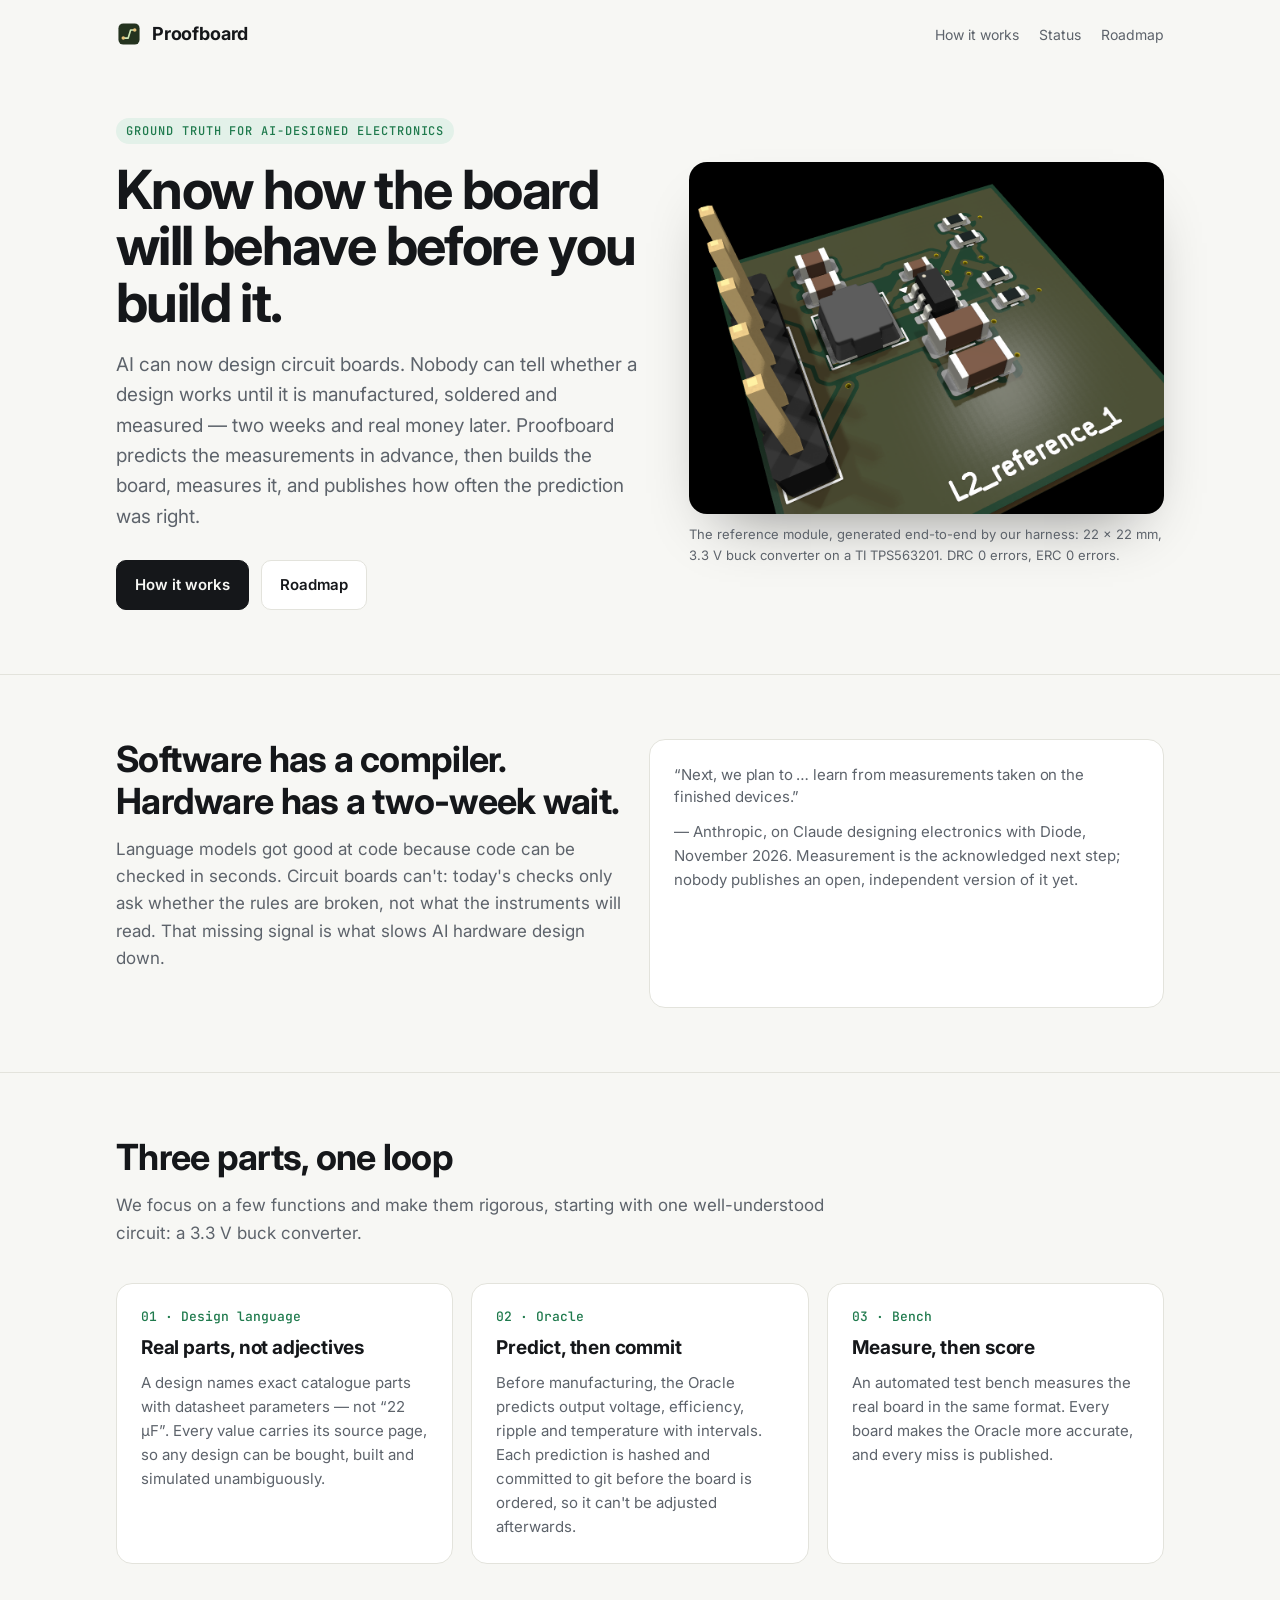
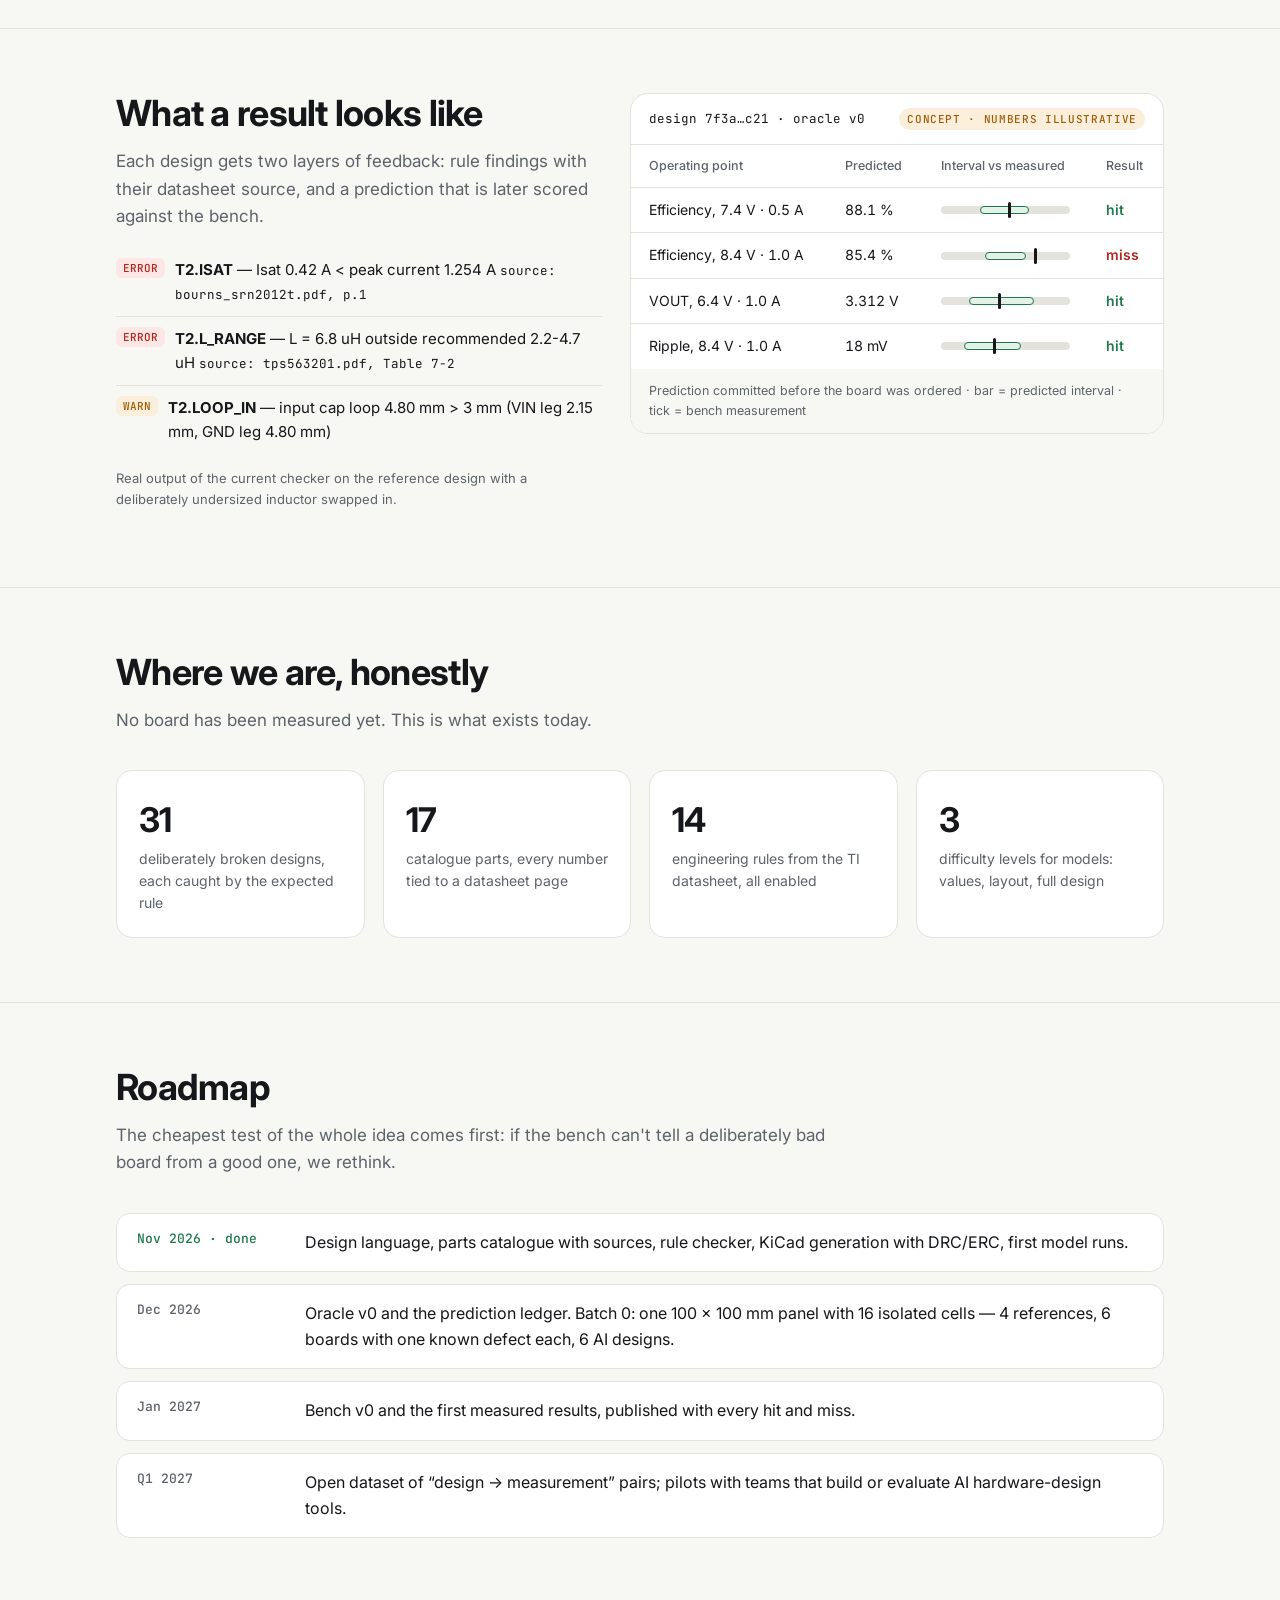
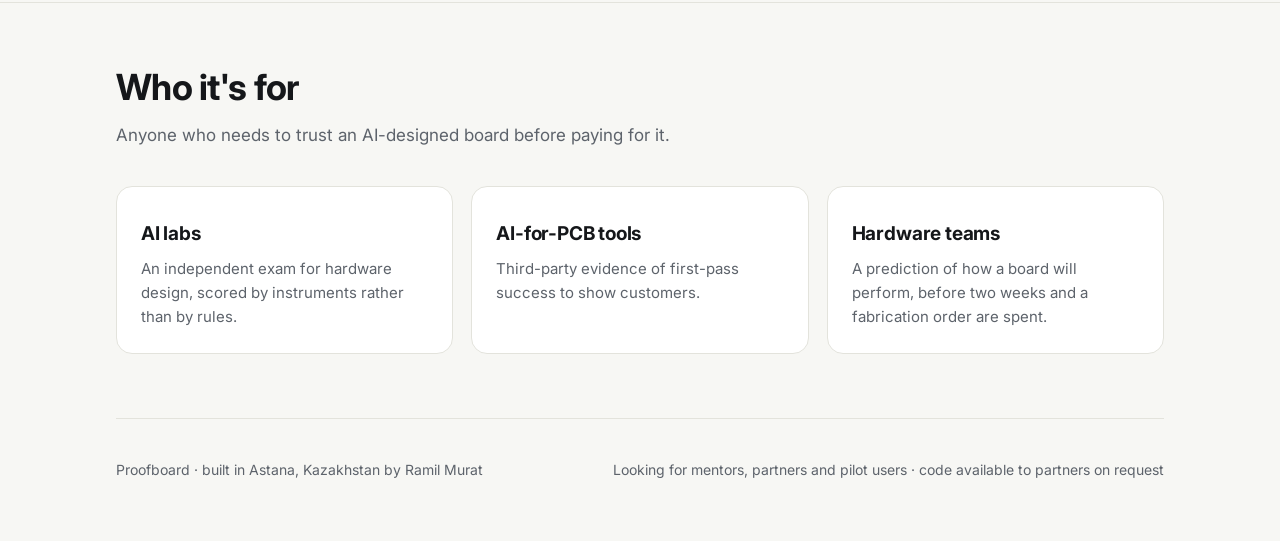
==== index.html @ 05dae570 "Proofboard project page" ====
<!doctype html>
<html lang="en">
<head>
<meta charset="utf-8">
<meta name="viewport" content="width=device-width, initial-scale=1">
<title>Proofboard</title>
<meta name="description" content="Proofboard predicts how an AI-designed circuit board will behave before it is built, then measures the real board and publishes how often the prediction was right.">
<meta property="og:title" content="Proofboard — ground truth for AI-designed electronics">
<meta property="og:description" content="Predict before you build. Measure after. Publish the score.">
<meta property="og:image" content="assets/board_3d.png">
<link rel="preconnect" href="https://fonts.googleapis.com">
<link rel="preconnect" href="https://fonts.gstatic.com" crossorigin>
<link href="https://fonts.googleapis.com/css2?family=Inter:wght@400;500;600;700&family=JetBrains+Mono:wght@400;500&display=swap" rel="stylesheet">
<style>
:root{
  --bg:#f7f7f4; --surface:#ffffff; --ink:#15171a; --muted:#5d636b; --line:#e3e3dc;
  --accent:#1f7a4d; --accent-soft:#e3f1e9; --warn:#a15c07; --warn-soft:#fbefdc; --bad:#b3261e;
  --pcb:#24331f;
}
@media (prefers-color-scheme: dark){ :root:not([data-theme="light"]){
  --bg:#0f1112; --surface:#171a1c; --ink:#eceeef; --muted:#9aa1a8; --line:#2a2f33;
  --accent:#4cc38a; --accent-soft:#16301f; --warn:#e3a04a; --warn-soft:#33240f; --bad:#f07a72;
}}
:root[data-theme="dark"]{
  --bg:#0f1112; --surface:#171a1c; --ink:#eceeef; --muted:#9aa1a8; --line:#2a2f33;
  --accent:#4cc38a; --accent-soft:#16301f; --warn:#e3a04a; --warn-soft:#33240f; --bad:#f07a72;
}
*{box-sizing:border-box}
html,body{margin:0}
body{background:var(--bg);color:var(--ink);font:16px/1.6 Inter,system-ui,-apple-system,Segoe UI,sans-serif;-webkit-font-smoothing:antialiased}
a{color:var(--accent)}
.wrap{max-width:1080px;margin:0 auto;padding:0 16px}
header.top{display:flex;align-items:center;justify-content:space-between;padding:20px 0}
.logo{display:flex;align-items:center;gap:10px;font-weight:700;letter-spacing:-.01em;font-size:18px}
.logo svg{width:26px;height:26px}
.top nav a{color:var(--muted);text-decoration:none;margin-left:20px;font-size:14px}
.top nav a:hover{color:var(--ink)}
.hero{display:grid;grid-template-columns:1.05fr .95fr;gap:48px;align-items:center;padding:48px 0 64px}
.eyebrow{display:inline-block;font:500 12px/1 "JetBrains Mono",monospace;letter-spacing:.08em;text-transform:uppercase;color:var(--accent);background:var(--accent-soft);padding:7px 10px;border-radius:999px}
h1{font-size:clamp(34px,5vw,54px);line-height:1.05;letter-spacing:-.03em;margin:18px 0 18px}
.lede{font-size:19px;color:var(--muted);max-width:34em;margin:0 0 28px}
.cta{display:flex;gap:12px;flex-wrap:wrap}
.btn{display:inline-flex;align-items:center;gap:8px;padding:12px 18px;border-radius:10px;font-weight:600;font-size:15px;text-decoration:none;border:1px solid var(--line);color:var(--ink);background:var(--surface)}
.btn.primary{background:var(--ink);color:var(--bg);border-color:var(--ink)}
.hero img{width:100%;border-radius:18px;display:block;box-shadow:0 30px 60px -30px rgba(0,0,0,.45);background:#000}
.caption{font-size:13px;color:var(--muted);margin-top:10px}
section{padding:64px 0;border-top:1px solid var(--line)}
h2{font-size:clamp(26px,3.4vw,36px);letter-spacing:-.02em;line-height:1.15;margin:0 0 14px}
.sub{color:var(--muted);max-width:44em;margin:0 0 36px;font-size:17px}
.grid3{display:grid;grid-template-columns:repeat(3,1fr);gap:18px}
.card{background:var(--surface);border:1px solid var(--line);border-radius:16px;padding:24px}
.card .n{font:500 13px "JetBrains Mono",monospace;color:var(--accent)}
.card h3{margin:8px 0 8px;font-size:19px;letter-spacing:-.01em}
.card p{margin:0;color:var(--muted);font-size:15px}
.problem{display:grid;grid-template-columns:1fr 1fr;gap:18px}
.quote{font-size:21px;line-height:1.45;letter-spacing:-.01em}
.oracle{display:grid;grid-template-columns:1fr 1.1fr;gap:28px;align-items:start}
.ui{background:var(--surface);border:1px solid var(--line);border-radius:18px;overflow:hidden;font-size:14px}
.ui-head{display:flex;justify-content:space-between;align-items:center;padding:14px 18px;border-bottom:1px solid var(--line)}
.mono{font-family:"JetBrains Mono",monospace;font-size:12.5px}
.pill{font:500 11px "JetBrains Mono",monospace;padding:4px 8px;border-radius:999px;background:var(--warn-soft);color:var(--warn);text-transform:uppercase;letter-spacing:.06em}
.ui table{width:100%;border-collapse:collapse}
.ui th,.ui td{text-align:left;padding:11px 18px;border-bottom:1px solid var(--line);font-variant-numeric:tabular-nums}
.ui th{font-weight:500;color:var(--muted);font-size:12.5px}
.ui tr:last-child td{border-bottom:0}
.band{position:relative;height:8px;background:var(--line);border-radius:4px;min-width:120px}
.band i{position:absolute;top:0;bottom:0;background:var(--accent-soft);border:1px solid var(--accent);border-radius:4px}
.band b{position:absolute;top:-4px;width:3px;height:16px;background:var(--ink);border-radius:2px}
.hit{color:var(--accent);font-weight:600}.miss{color:var(--bad);font-weight:600}
.ui-foot{padding:12px 18px;color:var(--muted);font-size:12.5px;background:var(--bg)}
.flags{list-style:none;padding:0;margin:14px 0 0}
.flags li{padding:10px 0;border-top:1px solid var(--line);display:flex;gap:10px;font-size:15px}
.flags li:first-child{border-top:0}
.sev{font:500 11px "JetBrains Mono",monospace;padding:3px 7px;border-radius:6px;height:fit-content;white-space:nowrap}
.sev.e{background:#fde7e5;color:var(--bad)}.sev.w{background:var(--warn-soft);color:var(--warn)}
@media (prefers-color-scheme: dark){:root:not([data-theme="light"]) .sev.e{background:#3a1715}}
.stats{display:grid;grid-template-columns:repeat(4,1fr);gap:18px}
.stat{background:var(--surface);border:1px solid var(--line);border-radius:16px;padding:22px}
.stat .v{font-size:34px;font-weight:700;letter-spacing:-.02em}
.stat .l{color:var(--muted);font-size:14px}
.timeline{list-style:none;margin:0;padding:0;display:grid;gap:12px}
.timeline li{display:grid;grid-template-columns:150px 1fr;gap:18px;background:var(--surface);border:1px solid var(--line);border-radius:14px;padding:16px 20px}
.timeline .when{font:500 13px "JetBrains Mono",monospace;color:var(--muted)}
.timeline .done{color:var(--accent)}
.who{display:grid;grid-template-columns:repeat(3,1fr);gap:18px}
footer{padding:40px 0 60px;border-top:1px solid var(--line);color:var(--muted);font-size:14px;display:flex;justify-content:space-between;flex-wrap:wrap;gap:12px}
@media (max-width:860px){
  .hero,.oracle,.problem{grid-template-columns:1fr}
  .grid3,.who{grid-template-columns:1fr}
  .stats{grid-template-columns:1fr 1fr}
  .timeline li{grid-template-columns:1fr;gap:4px}
  .top nav{display:none}
  .ui th:nth-child(3),.ui td:nth-child(3){display:none}
}
</style>
</head>
<body>
<div class="wrap">
  <header class="top">
    <div class="logo">
      <svg viewBox="0 0 32 32" aria-hidden="true"><rect x="3" y="3" width="26" height="26" rx="6" fill="var(--pcb)"/><path d="M9 21h6l3-10h5" stroke="#cfe8b7" stroke-width="2" fill="none" stroke-linecap="round" stroke-linejoin="round"/><circle cx="9" cy="21" r="2.2" fill="#e6c27a"/><circle cx="23" cy="11" r="2.2" fill="#e6c27a"/></svg>
      Proofboard
    </div>
    <nav><a href="#how">How it works</a><a href="#status">Status</a><a href="#roadmap">Roadmap</a></nav>
  </header>

  <div class="hero">
    <div>
      <span class="eyebrow">Ground truth for AI-designed electronics</span>
      <h1>Know how the board will behave before you build it.</h1>
      <p class="lede">AI can now design circuit boards. Nobody can tell whether a design works until it is manufactured, soldered and measured — two weeks and real money later. Proofboard predicts the measurements in advance, then builds the board, measures it, and publishes how often the prediction was right.</p>
      <div class="cta">
        <a class="btn primary" href="#how">How it works</a>
        <a class="btn" href="#roadmap">Roadmap</a>
      </div>
    </div>
    <div>
      <img src="assets/board_3d.png" alt="3D render of the 22 by 22 millimetre reference buck-converter module generated by the Proofboard harness">
      <div class="caption">The reference module, generated end-to-end by our harness: 22 × 22 mm, 3.3 V buck converter on a TI TPS563201. DRC 0 errors, ERC 0 errors.</div>
    </div>
  </div>
</div>

<section>
  <div class="wrap problem">
    <div>
      <h2>Software has a compiler. Hardware has a two-week wait.</h2>
      <p class="sub">Language models got good at code because code can be checked in seconds. Circuit boards can't: today's checks only ask whether the rules are broken, not what the instruments will read. That missing signal is what slows AI hardware design down.</p>
    </div>
    <div class="card">
      <p class="quote">“Next, we plan to … learn from measurements taken on the finished devices.”</p>
      <p style="margin-top:12px">— Anthropic, on Claude designing electronics with Diode, November 2026. Measurement is the acknowledged next step; nobody publishes an open, independent version of it yet.</p>
    </div>
  </div>
</section>

<section id="how">
  <div class="wrap">
    <h2>Three parts, one loop</h2>
    <p class="sub">We focus on a few functions and make them rigorous, starting with one well-understood circuit: a 3.3 V buck converter.</p>
    <div class="grid3">
      <div class="card"><div class="n">01 · Design language</div><h3>Real parts, not adjectives</h3><p>A design names exact catalogue parts with datasheet parameters — not “22 µF”. Every value carries its source page, so any design can be bought, built and simulated unambiguously.</p></div>
      <div class="card"><div class="n">02 · Oracle</div><h3>Predict, then commit</h3><p>Before manufacturing, the Oracle predicts output voltage, efficiency, ripple and temperature with intervals. Each prediction is hashed and committed to git before the board is ordered, so it can't be adjusted afterwards.</p></div>
      <div class="card"><div class="n">03 · Bench</div><h3>Measure, then score</h3><p>An automated test bench measures the real board in the same format. Every board makes the Oracle more accurate, and every miss is published.</p></div>
    </div>
  </div>
</section>

<section>
  <div class="wrap oracle">
    <div>
      <h2>What a result looks like</h2>
      <p class="sub" style="margin-bottom:18px">Each design gets two layers of feedback: rule findings with their datasheet source, and a prediction that is later scored against the bench.</p>
      <ul class="flags">
        <li><span class="sev e">ERROR</span><span><b>T2.ISAT</b> — Isat 0.42 A &lt; peak current 1.254 A <span class="mono">source: bourns_srn2012t.pdf, p.1</span></span></li>
        <li><span class="sev e">ERROR</span><span><b>T2.L_RANGE</b> — L = 6.8 uH outside recommended 2.2-4.7 uH <span class="mono">source: tps563201.pdf, Table 7-2</span></span></li>
        <li><span class="sev w">WARN</span><span><b>T2.LOOP_IN</b> — input cap loop 4.80 mm &gt; 3 mm (VIN leg 2.15 mm, GND leg 4.80 mm)</span></li>
      </ul>
      <p class="caption" style="margin-top:14px">Real output of the current checker on the reference design with a deliberately undersized inductor swapped in.</p>
    </div>
    <div class="ui" role="figure" aria-label="Illustrative Oracle report">
      <div class="ui-head"><span class="mono">design 7f3a…c21 · oracle v0</span><span class="pill">concept · numbers illustrative</span></div>
      <table>
        <thead><tr><th>Operating point</th><th>Predicted</th><th>Interval vs measured</th><th>Result</th></tr></thead>
        <tbody>
          <tr><td>Efficiency, 7.4 V · 0.5 A</td><td>88.1 %</td><td><div class="band"><i style="left:30%;width:38%"></i><b style="left:52%"></b></div></td><td class="hit">hit</td></tr>
          <tr><td>Efficiency, 8.4 V · 1.0 A</td><td>85.4 %</td><td><div class="band"><i style="left:34%;width:32%"></i><b style="left:72%"></b></div></td><td class="miss">miss</td></tr>
          <tr><td>VOUT, 6.4 V · 1.0 A</td><td>3.312 V</td><td><div class="band"><i style="left:22%;width:50%"></i><b style="left:44%"></b></div></td><td class="hit">hit</td></tr>
          <tr><td>Ripple, 8.4 V · 1.0 A</td><td>18 mV</td><td><div class="band"><i style="left:18%;width:44%"></i><b style="left:40%"></b></div></td><td class="hit">hit</td></tr>
        </tbody>
      </table>
      <div class="ui-foot">Prediction committed before the board was ordered · bar = predicted interval · tick = bench measurement</div>
    </div>
  </div>
</section>

<section id="status">
  <div class="wrap">
    <h2>Where we are, honestly</h2>
    <p class="sub">No board has been measured yet. This is what exists today.</p>
    <div class="stats">
      <div class="stat"><div class="v">31</div><div class="l">deliberately broken designs, each caught by the expected rule</div></div>
      <div class="stat"><div class="v">17</div><div class="l">catalogue parts, every number tied to a datasheet page</div></div>
      <div class="stat"><div class="v">14</div><div class="l">engineering rules from the TI datasheet, all enabled</div></div>
      <div class="stat"><div class="v">3</div><div class="l">difficulty levels for models: values, layout, full design</div></div>
    </div>
  </div>
</section>

<section id="roadmap">
  <div class="wrap">
    <h2>Roadmap</h2>
    <p class="sub">The cheapest test of the whole idea comes first: if the bench can't tell a deliberately bad board from a good one, we rethink.</p>
    <ol class="timeline">
      <li><span class="when done">Nov 2026 · done</span><span>Design language, parts catalogue with sources, rule checker, KiCad generation with DRC/ERC, first model runs.</span></li>
      <li><span class="when">Dec 2026</span><span>Oracle v0 and the prediction ledger. Batch 0: one 100 × 100 mm panel with 16 isolated cells — 4 references, 6 boards with one known defect each, 6 AI designs.</span></li>
      <li><span class="when">Jan 2027</span><span>Bench v0 and the first measured results, published with every hit and miss.</span></li>
      <li><span class="when">Q1 2027</span><span>Open dataset of “design → measurement” pairs; pilots with teams that build or evaluate AI hardware-design tools.</span></li>
    </ol>
  </div>
</section>

<section>
  <div class="wrap">
    <h2>Who it's for</h2>
    <p class="sub">Anyone who needs to trust an AI-designed board before paying for it.</p>
    <div class="who">
      <div class="card"><h3>AI labs</h3><p>An independent exam for hardware design, scored by instruments rather than by rules.</p></div>
      <div class="card"><h3>AI-for-PCB tools</h3><p>Third-party evidence of first-pass success to show customers.</p></div>
      <div class="card"><h3>Hardware teams</h3><p>A prediction of how a board will perform, before two weeks and a fabrication order are spent.</p></div>
    </div>
  </div>
</section>

<div class="wrap">
  <footer>
    <span>Proofboard · built in Astana, Kazakhstan by Ramil Murat</span>
    <span>Looking for mentors, partners and pilot users · code available to partners on request</span>
  </footer>
</div>
</body>
</html>
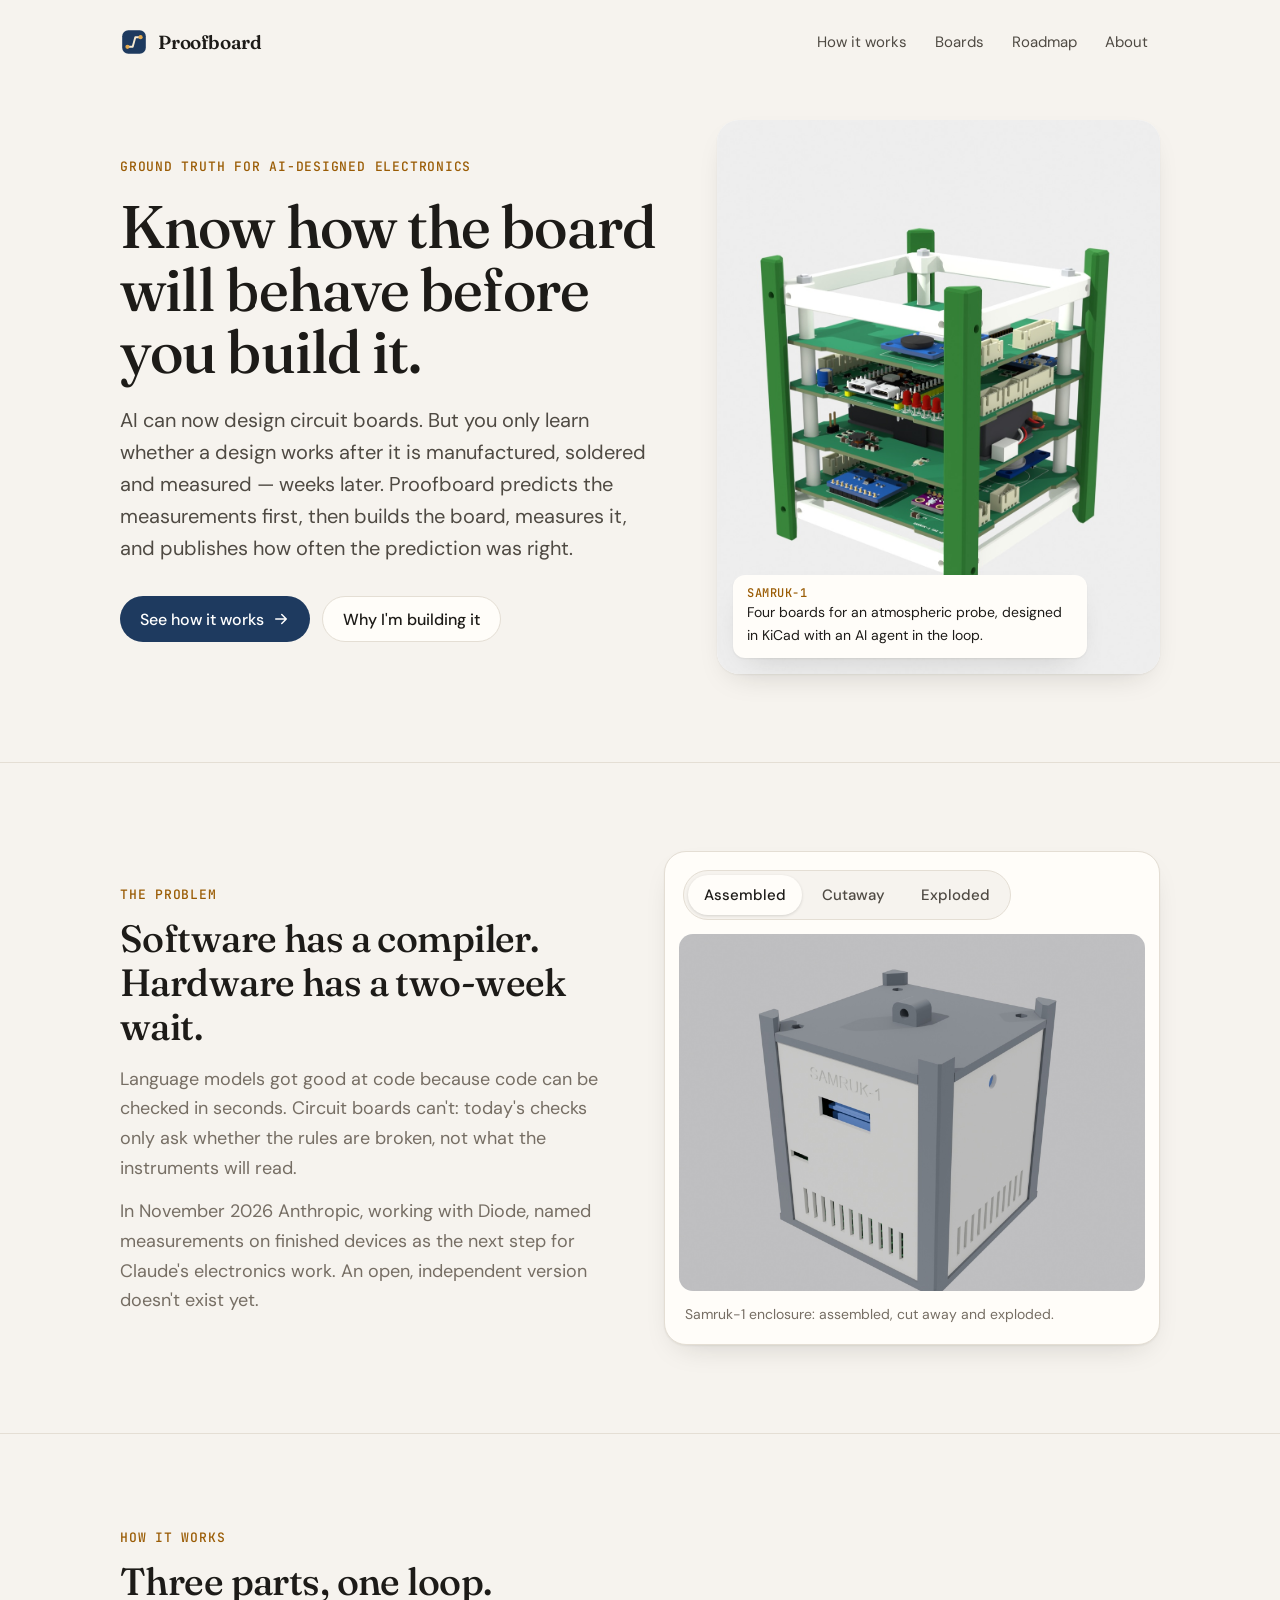
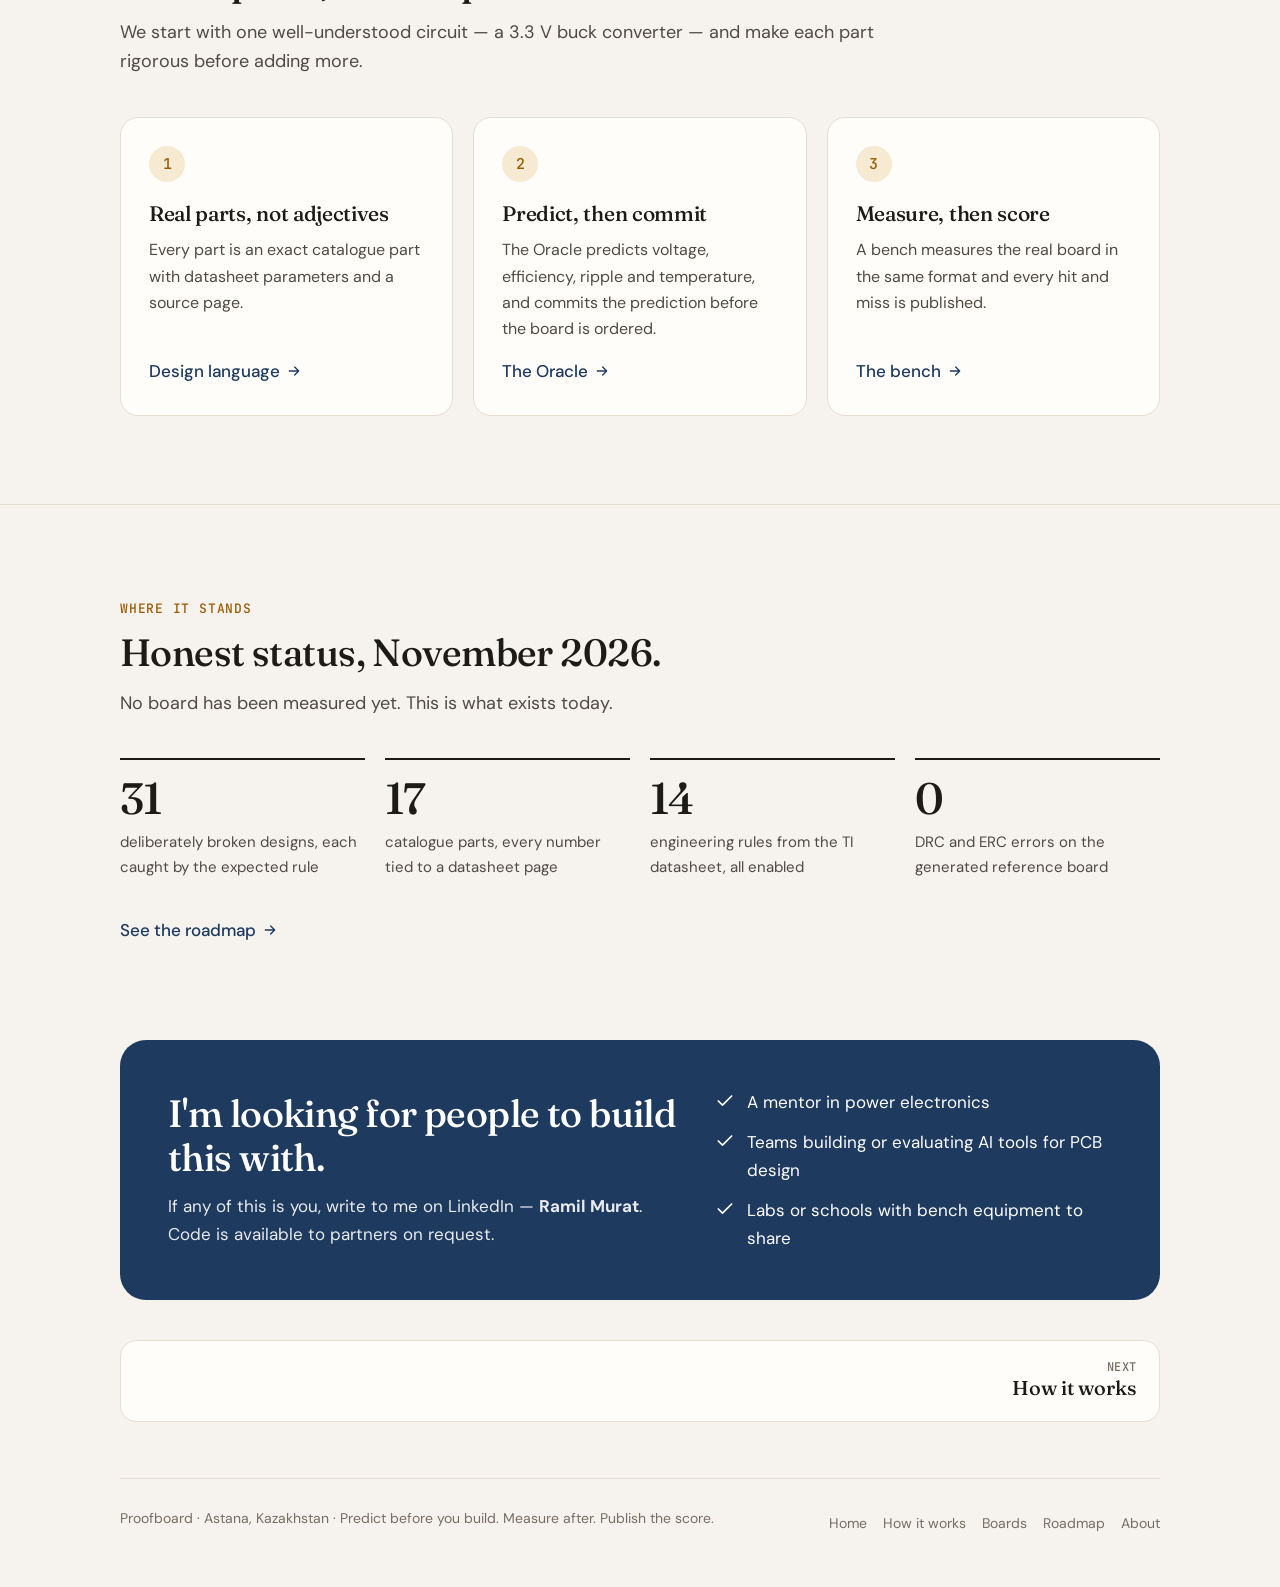
==== commit 8e10ce89: "Multi-page site: how it works, boards, roadmap, about; Samruk-1 renders" ====
--- a/index.html
+++ b/index.html
@@ -4,219 +4,106 @@
 <meta charset="utf-8">
 <meta name="viewport" content="width=device-width, initial-scale=1">
 <title>Proofboard</title>
-<meta name="description" content="Proofboard predicts how an AI-designed circuit board will behave before it is built, then measures the real board and publishes how often the prediction was right.">
-<meta property="og:title" content="Proofboard — ground truth for AI-designed electronics">
-<meta property="og:description" content="Predict before you build. Measure after. Publish the score.">
-<meta property="og:image" content="assets/board_3d.png">
+<meta name="description" content="Know how an AI-designed circuit board will behave before you build it.">
+<meta property="og:title" content="Proofboard">
+<meta property="og:description" content="Know how an AI-designed circuit board will behave before you build it.">
+<meta property="og:image" content="assets/img/enc_exploded.jpg">
+<link rel="icon" href="data:image/svg+xml,%3Csvg viewBox='0 0 32 32' aria-hidden='true'%3E%3Crect x='2.5' y='2.5' width='27' height='27' rx='7' fill='%231e3a5f'/%3E%3Cpath d='M8.5 21.5h6l3-11h6' stroke='%23f6ead2' stroke-width='2.2' fill='none' stroke-linecap='round' stroke-linejoin='round'/%3E%3Ccircle cx='8.5' cy='21.5' r='2.4' fill='%23e3a94e'/%3E%3Ccircle cx='23.5' cy='10.5' r='2.4' fill='%23e3a94e'/%3E%3C/svg%3E">
 <link rel="preconnect" href="https://fonts.googleapis.com">
 <link rel="preconnect" href="https://fonts.gstatic.com" crossorigin>
-<link href="https://fonts.googleapis.com/css2?family=Inter:wght@400;500;600;700&family=JetBrains+Mono:wght@400;500&display=swap" rel="stylesheet">
-<style>
-:root{
-  --bg:#f7f7f4; --surface:#ffffff; --ink:#15171a; --muted:#5d636b; --line:#e3e3dc;
-  --accent:#1f7a4d; --accent-soft:#e3f1e9; --warn:#a15c07; --warn-soft:#fbefdc; --bad:#b3261e;
-  --pcb:#24331f;
-}
-@media (prefers-color-scheme: dark){ :root:not([data-theme="light"]){
-  --bg:#0f1112; --surface:#171a1c; --ink:#eceeef; --muted:#9aa1a8; --line:#2a2f33;
-  --accent:#4cc38a; --accent-soft:#16301f; --warn:#e3a04a; --warn-soft:#33240f; --bad:#f07a72;
-}}
-:root[data-theme="dark"]{
-  --bg:#0f1112; --surface:#171a1c; --ink:#eceeef; --muted:#9aa1a8; --line:#2a2f33;
-  --accent:#4cc38a; --accent-soft:#16301f; --warn:#e3a04a; --warn-soft:#33240f; --bad:#f07a72;
-}
-*{box-sizing:border-box}
-html,body{margin:0}
-body{background:var(--bg);color:var(--ink);font:16px/1.6 Inter,system-ui,-apple-system,Segoe UI,sans-serif;-webkit-font-smoothing:antialiased}
-a{color:var(--accent)}
-.wrap{max-width:1080px;margin:0 auto;padding:0 16px}
-header.top{display:flex;align-items:center;justify-content:space-between;padding:20px 0}
-.logo{display:flex;align-items:center;gap:10px;font-weight:700;letter-spacing:-.01em;font-size:18px}
-.logo svg{width:26px;height:26px}
-.top nav a{color:var(--muted);text-decoration:none;margin-left:20px;font-size:14px}
-.top nav a:hover{color:var(--ink)}
-.hero{display:grid;grid-template-columns:1.05fr .95fr;gap:48px;align-items:center;padding:48px 0 64px}
-.eyebrow{display:inline-block;font:500 12px/1 "JetBrains Mono",monospace;letter-spacing:.08em;text-transform:uppercase;color:var(--accent);background:var(--accent-soft);padding:7px 10px;border-radius:999px}
-h1{font-size:clamp(34px,5vw,54px);line-height:1.05;letter-spacing:-.03em;margin:18px 0 18px}
-.lede{font-size:19px;color:var(--muted);max-width:34em;margin:0 0 28px}
-.cta{display:flex;gap:12px;flex-wrap:wrap}
-.btn{display:inline-flex;align-items:center;gap:8px;padding:12px 18px;border-radius:10px;font-weight:600;font-size:15px;text-decoration:none;border:1px solid var(--line);color:var(--ink);background:var(--surface)}
-.btn.primary{background:var(--ink);color:var(--bg);border-color:var(--ink)}
-.hero img{width:100%;border-radius:18px;display:block;box-shadow:0 30px 60px -30px rgba(0,0,0,.45);background:#000}
-.caption{font-size:13px;color:var(--muted);margin-top:10px}
-section{padding:64px 0;border-top:1px solid var(--line)}
-h2{font-size:clamp(26px,3.4vw,36px);letter-spacing:-.02em;line-height:1.15;margin:0 0 14px}
-.sub{color:var(--muted);max-width:44em;margin:0 0 36px;font-size:17px}
-.grid3{display:grid;grid-template-columns:repeat(3,1fr);gap:18px}
-.card{background:var(--surface);border:1px solid var(--line);border-radius:16px;padding:24px}
-.card .n{font:500 13px "JetBrains Mono",monospace;color:var(--accent)}
-.card h3{margin:8px 0 8px;font-size:19px;letter-spacing:-.01em}
-.card p{margin:0;color:var(--muted);font-size:15px}
-.problem{display:grid;grid-template-columns:1fr 1fr;gap:18px}
-.quote{font-size:21px;line-height:1.45;letter-spacing:-.01em}
-.oracle{display:grid;grid-template-columns:1fr 1.1fr;gap:28px;align-items:start}
-.ui{background:var(--surface);border:1px solid var(--line);border-radius:18px;overflow:hidden;font-size:14px}
-.ui-head{display:flex;justify-content:space-between;align-items:center;padding:14px 18px;border-bottom:1px solid var(--line)}
-.mono{font-family:"JetBrains Mono",monospace;font-size:12.5px}
-.pill{font:500 11px "JetBrains Mono",monospace;padding:4px 8px;border-radius:999px;background:var(--warn-soft);color:var(--warn);text-transform:uppercase;letter-spacing:.06em}
-.ui table{width:100%;border-collapse:collapse}
-.ui th,.ui td{text-align:left;padding:11px 18px;border-bottom:1px solid var(--line);font-variant-numeric:tabular-nums}
-.ui th{font-weight:500;color:var(--muted);font-size:12.5px}
-.ui tr:last-child td{border-bottom:0}
-.band{position:relative;height:8px;background:var(--line);border-radius:4px;min-width:120px}
-.band i{position:absolute;top:0;bottom:0;background:var(--accent-soft);border:1px solid var(--accent);border-radius:4px}
-.band b{position:absolute;top:-4px;width:3px;height:16px;background:var(--ink);border-radius:2px}
-.hit{color:var(--accent);font-weight:600}.miss{color:var(--bad);font-weight:600}
-.ui-foot{padding:12px 18px;color:var(--muted);font-size:12.5px;background:var(--bg)}
-.flags{list-style:none;padding:0;margin:14px 0 0}
-.flags li{padding:10px 0;border-top:1px solid var(--line);display:flex;gap:10px;font-size:15px}
-.flags li:first-child{border-top:0}
-.sev{font:500 11px "JetBrains Mono",monospace;padding:3px 7px;border-radius:6px;height:fit-content;white-space:nowrap}
-.sev.e{background:#fde7e5;color:var(--bad)}.sev.w{background:var(--warn-soft);color:var(--warn)}
-@media (prefers-color-scheme: dark){:root:not([data-theme="light"]) .sev.e{background:#3a1715}}
-.stats{display:grid;grid-template-columns:repeat(4,1fr);gap:18px}
-.stat{background:var(--surface);border:1px solid var(--line);border-radius:16px;padding:22px}
-.stat .v{font-size:34px;font-weight:700;letter-spacing:-.02em}
-.stat .l{color:var(--muted);font-size:14px}
-.timeline{list-style:none;margin:0;padding:0;display:grid;gap:12px}
-.timeline li{display:grid;grid-template-columns:150px 1fr;gap:18px;background:var(--surface);border:1px solid var(--line);border-radius:14px;padding:16px 20px}
-.timeline .when{font:500 13px "JetBrains Mono",monospace;color:var(--muted)}
-.timeline .done{color:var(--accent)}
-.who{display:grid;grid-template-columns:repeat(3,1fr);gap:18px}
-footer{padding:40px 0 60px;border-top:1px solid var(--line);color:var(--muted);font-size:14px;display:flex;justify-content:space-between;flex-wrap:wrap;gap:12px}
-@media (max-width:860px){
-  .hero,.oracle,.problem{grid-template-columns:1fr}
-  .grid3,.who{grid-template-columns:1fr}
-  .stats{grid-template-columns:1fr 1fr}
-  .timeline li{grid-template-columns:1fr;gap:4px}
-  .top nav{display:none}
-  .ui th:nth-child(3),.ui td:nth-child(3){display:none}
-}
-</style>
+<link href="https://fonts.googleapis.com/css2?family=Fraunces:opsz,wght@9..144,400;9..144,500;9..144,600&family=DM+Sans:opsz,wght@9..40,400;9..40,500;9..40,700&family=JetBrains+Mono:wght@400;500&display=swap" rel="stylesheet">
+<link rel="stylesheet" href="assets/style.css">
 </head>
 <body>
+<a class="skip" href="#main">Skip to content</a>
 <div class="wrap">
-  <header class="top">
-    <div class="logo">
-      <svg viewBox="0 0 32 32" aria-hidden="true"><rect x="3" y="3" width="26" height="26" rx="6" fill="var(--pcb)"/><path d="M9 21h6l3-10h5" stroke="#cfe8b7" stroke-width="2" fill="none" stroke-linecap="round" stroke-linejoin="round"/><circle cx="9" cy="21" r="2.2" fill="#e6c27a"/><circle cx="23" cy="11" r="2.2" fill="#e6c27a"/></svg>
-      Proofboard
-    </div>
-    <nav><a href="#how">How it works</a><a href="#status">Status</a><a href="#roadmap">Roadmap</a></nav>
-  </header>
+  <nav class="nav" aria-label="Main">
+    <a class="brand" href="index.html" aria-label="Proofboard home"><svg viewBox="0 0 32 32" aria-hidden="true"><rect x="2.5" y="2.5" width="27" height="27" rx="7" fill="#1e3a5f"/><path d="M8.5 21.5h6l3-11h6" stroke="#f6ead2" stroke-width="2.2" fill="none" stroke-linecap="round" stroke-linejoin="round"/><circle cx="8.5" cy="21.5" r="2.4" fill="#e3a94e"/><circle cx="23.5" cy="10.5" r="2.4" fill="#e3a94e"/></svg>Proofboard</a>
+    <ul>
+      <li><a href="how.html">How it works</a></li>
+      <li><a href="boards.html">Boards</a></li>
+      <li><a href="roadmap.html">Roadmap</a></li>
+      <li><a href="about.html">About</a></li>
+    </ul>
+  </nav>
+</div>
+<main id="main">
 
-  <div class="hero">
+<div class="wrap">
+  <header class="hero">
     <div>
-      <span class="eyebrow">Ground truth for AI-designed electronics</span>
+      <span class="kicker">Ground truth for AI-designed electronics</span>
       <h1>Know how the board will behave before you build it.</h1>
-      <p class="lede">AI can now design circuit boards. Nobody can tell whether a design works until it is manufactured, soldered and measured — two weeks and real money later. Proofboard predicts the measurements in advance, then builds the board, measures it, and publishes how often the prediction was right.</p>
-      <div class="cta">
-        <a class="btn primary" href="#how">How it works</a>
-        <a class="btn" href="#roadmap">Roadmap</a>
+      <p class="lede">AI can now design circuit boards. But you only learn whether a design works after it is manufactured, soldered and measured — weeks later. Proofboard predicts the measurements first, then builds the board, measures it, and publishes how often the prediction was right.</p>
+      <div class="actions">
+        <a class="btn primary" href="how.html">See how it works <svg viewBox="0 0 24 24" fill="none" stroke="currentColor" stroke-width="2" stroke-linecap="round" stroke-linejoin="round" aria-hidden="true"><path d="M5 12h14M13 6l6 6-6 6"/></svg></a>
+        <a class="btn ghost" href="about.html">Why I'm building it</a>
       </div>
     </div>
-    <div>
-      <img src="assets/board_3d.png" alt="3D render of the 22 by 22 millimetre reference buck-converter module generated by the Proofboard harness">
-      <div class="caption">The reference module, generated end-to-end by our harness: 22 × 22 mm, 3.3 V buck converter on a TI TPS563201. DRC 0 errors, ERC 0 errors.</div>
-    </div>
-  </div>
+    <figure>
+      <div class="frame"><img src="assets/img/samruk_stack.jpg" alt="3D render of the Samruk-1 board stack inside its CubeSat frame" width="1089" height="1400" style="aspect-ratio:4/5;max-height:600px">
+        <div class="tag"><b>SAMRUK-1</b>Four boards for an atmospheric probe, designed in KiCad with an AI agent in the loop.</div></div>
+    </figure>
+  </header>
 </div>
 
 <section>
-  <div class="wrap problem">
-    <div>
-      <h2>Software has a compiler. Hardware has a two-week wait.</h2>
-      <p class="sub">Language models got good at code because code can be checked in seconds. Circuit boards can't: today's checks only ask whether the rules are broken, not what the instruments will read. That missing signal is what slows AI hardware design down.</p>
+  <div class="wrap split">
+    <div class="reveal">
+      <span class="kicker">The problem</span>
+      <h2 style="margin:10px 0 16px">Software has a compiler. Hardware has a two-week wait.</h2>
+      <p class="muted" style="font-size:18px">Language models got good at code because code can be checked in seconds. Circuit boards can't: today's checks only ask whether the rules are broken, not what the instruments will read.</p>
+      <p class="muted" style="font-size:18px;margin-top:14px">In November 2026 Anthropic, working with Diode, named measurements on finished devices as the next step for Claude's electronics work. An open, independent version doesn't exist yet.</p>
     </div>
-    <div class="card">
-      <p class="quote">“Next, we plan to … learn from measurements taken on the finished devices.”</p>
-      <p style="margin-top:12px">— Anthropic, on Claude designing electronics with Diode, November 2026. Measurement is the acknowledged next step; nobody publishes an open, independent version of it yet.</p>
-    </div>
-  </div>
-</section>
-
-<section id="how">
-  <div class="wrap">
-    <h2>Three parts, one loop</h2>
-    <p class="sub">We focus on a few functions and make them rigorous, starting with one well-understood circuit: a 3.3 V buck converter.</p>
-    <div class="grid3">
-      <div class="card"><div class="n">01 · Design language</div><h3>Real parts, not adjectives</h3><p>A design names exact catalogue parts with datasheet parameters — not “22 µF”. Every value carries its source page, so any design can be bought, built and simulated unambiguously.</p></div>
-      <div class="card"><div class="n">02 · Oracle</div><h3>Predict, then commit</h3><p>Before manufacturing, the Oracle predicts output voltage, efficiency, ripple and temperature with intervals. Each prediction is hashed and committed to git before the board is ordered, so it can't be adjusted afterwards.</p></div>
-      <div class="card"><div class="n">03 · Bench</div><h3>Measure, then score</h3><p>An automated test bench measures the real board in the same format. Every board makes the Oracle more accurate, and every miss is published.</p></div>
+    <div class="reveal">
+      <div class="viewer"><div class="seg" role="tablist" aria-label="View"><button role="tab" id="enc-t0" aria-controls="enc-p0" aria-selected="true">Assembled</button><button role="tab" id="enc-t1" aria-controls="enc-p1" aria-selected="false" tabindex="-1">Cutaway</button><button role="tab" id="enc-t2" aria-controls="enc-p2" aria-selected="false" tabindex="-1">Exploded</button></div><div class="panes"><div class="pane" role="tabpanel" id="enc-p0" aria-labelledby="enc-t0"><img src="assets/img/enc_assembled.jpg" alt="Samruk-1 enclosure, assembled" loading="eager" style="--ar:1500/1150"></div><div class="pane" role="tabpanel" id="enc-p1" aria-labelledby="enc-t1" hidden><img src="assets/img/enc_cutaway.jpg" alt="Samruk-1 enclosure in cutaway, boards visible inside" loading="lazy" style="--ar:1500/1150"></div><div class="pane" role="tabpanel" id="enc-p2" aria-labelledby="enc-t2" hidden><img src="assets/img/enc_exploded.jpg" alt="Samruk-1 enclosure exploded into walls and board stack" loading="lazy" style="--ar:1500/1150"></div></div><p class="cap">Samruk-1 enclosure: assembled, cut away and exploded.</p></div>
     </div>
   </div>
 </section>
 
 <section>
-  <div class="wrap oracle">
-    <div>
-      <h2>What a result looks like</h2>
-      <p class="sub" style="margin-bottom:18px">Each design gets two layers of feedback: rule findings with their datasheet source, and a prediction that is later scored against the bench.</p>
-      <ul class="flags">
-        <li><span class="sev e">ERROR</span><span><b>T2.ISAT</b> — Isat 0.42 A &lt; peak current 1.254 A <span class="mono">source: bourns_srn2012t.pdf, p.1</span></span></li>
-        <li><span class="sev e">ERROR</span><span><b>T2.L_RANGE</b> — L = 6.8 uH outside recommended 2.2-4.7 uH <span class="mono">source: tps563201.pdf, Table 7-2</span></span></li>
-        <li><span class="sev w">WARN</span><span><b>T2.LOOP_IN</b> — input cap loop 4.80 mm &gt; 3 mm (VIN leg 2.15 mm, GND leg 4.80 mm)</span></li>
-      </ul>
-      <p class="caption" style="margin-top:14px">Real output of the current checker on the reference design with a deliberately undersized inductor swapped in.</p>
+  <div class="wrap">
+    <div class="head reveal"><span class="kicker">How it works</span><h2>Three parts, one loop.</h2>
+      <p>We start with one well-understood circuit — a 3.3 V buck converter — and make each part rigorous before adding more.</p></div>
+    <div class="steps">
+      <div class="step reveal"><div class="num">1</div><h3>Real parts, not adjectives</h3><p>Every part is an exact catalogue part with datasheet parameters and a source page.</p><a class="more" href="how.html#language">Design language <svg viewBox="0 0 24 24" fill="none" stroke="currentColor" stroke-width="2" stroke-linecap="round" stroke-linejoin="round" aria-hidden="true"><path d="M5 12h14M13 6l6 6-6 6"/></svg></a></div>
+      <div class="step reveal"><div class="num">2</div><h3>Predict, then commit</h3><p>The Oracle predicts voltage, efficiency, ripple and temperature, and commits the prediction before the board is ordered.</p><a class="more" href="how.html#oracle">The Oracle <svg viewBox="0 0 24 24" fill="none" stroke="currentColor" stroke-width="2" stroke-linecap="round" stroke-linejoin="round" aria-hidden="true"><path d="M5 12h14M13 6l6 6-6 6"/></svg></a></div>
+      <div class="step reveal"><div class="num">3</div><h3>Measure, then score</h3><p>A bench measures the real board in the same format and every hit and miss is published.</p><a class="more" href="how.html#bench">The bench <svg viewBox="0 0 24 24" fill="none" stroke="currentColor" stroke-width="2" stroke-linecap="round" stroke-linejoin="round" aria-hidden="true"><path d="M5 12h14M13 6l6 6-6 6"/></svg></a></div>
     </div>
-    <div class="ui" role="figure" aria-label="Illustrative Oracle report">
-      <div class="ui-head"><span class="mono">design 7f3a…c21 · oracle v0</span><span class="pill">concept · numbers illustrative</span></div>
-      <table>
-        <thead><tr><th>Operating point</th><th>Predicted</th><th>Interval vs measured</th><th>Result</th></tr></thead>
-        <tbody>
-          <tr><td>Efficiency, 7.4 V · 0.5 A</td><td>88.1 %</td><td><div class="band"><i style="left:30%;width:38%"></i><b style="left:52%"></b></div></td><td class="hit">hit</td></tr>
-          <tr><td>Efficiency, 8.4 V · 1.0 A</td><td>85.4 %</td><td><div class="band"><i style="left:34%;width:32%"></i><b style="left:72%"></b></div></td><td class="miss">miss</td></tr>
-          <tr><td>VOUT, 6.4 V · 1.0 A</td><td>3.312 V</td><td><div class="band"><i style="left:22%;width:50%"></i><b style="left:44%"></b></div></td><td class="hit">hit</td></tr>
-          <tr><td>Ripple, 8.4 V · 1.0 A</td><td>18 mV</td><td><div class="band"><i style="left:18%;width:44%"></i><b style="left:40%"></b></div></td><td class="hit">hit</td></tr>
-        </tbody>
-      </table>
-      <div class="ui-foot">Prediction committed before the board was ordered · bar = predicted interval · tick = bench measurement</div>
-    </div>
-  </div>
-</section>
-
-<section id="status">
-  <div class="wrap">
-    <h2>Where we are, honestly</h2>
-    <p class="sub">No board has been measured yet. This is what exists today.</p>
-    <div class="stats">
-      <div class="stat"><div class="v">31</div><div class="l">deliberately broken designs, each caught by the expected rule</div></div>
-      <div class="stat"><div class="v">17</div><div class="l">catalogue parts, every number tied to a datasheet page</div></div>
-      <div class="stat"><div class="v">14</div><div class="l">engineering rules from the TI datasheet, all enabled</div></div>
-      <div class="stat"><div class="v">3</div><div class="l">difficulty levels for models: values, layout, full design</div></div>
-    </div>
-  </div>
-</section>
-
-<section id="roadmap">
-  <div class="wrap">
-    <h2>Roadmap</h2>
-    <p class="sub">The cheapest test of the whole idea comes first: if the bench can't tell a deliberately bad board from a good one, we rethink.</p>
-    <ol class="timeline">
-      <li><span class="when done">Nov 2026 · done</span><span>Design language, parts catalogue with sources, rule checker, KiCad generation with DRC/ERC, first model runs.</span></li>
-      <li><span class="when">Dec 2026</span><span>Oracle v0 and the prediction ledger. Batch 0: one 100 × 100 mm panel with 16 isolated cells — 4 references, 6 boards with one known defect each, 6 AI designs.</span></li>
-      <li><span class="when">Jan 2027</span><span>Bench v0 and the first measured results, published with every hit and miss.</span></li>
-      <li><span class="when">Q1 2027</span><span>Open dataset of “design → measurement” pairs; pilots with teams that build or evaluate AI hardware-design tools.</span></li>
-    </ol>
   </div>
 </section>
 
 <section>
   <div class="wrap">
-    <h2>Who it's for</h2>
-    <p class="sub">Anyone who needs to trust an AI-designed board before paying for it.</p>
-    <div class="who">
-      <div class="card"><h3>AI labs</h3><p>An independent exam for hardware design, scored by instruments rather than by rules.</p></div>
-      <div class="card"><h3>AI-for-PCB tools</h3><p>Third-party evidence of first-pass success to show customers.</p></div>
-      <div class="card"><h3>Hardware teams</h3><p>A prediction of how a board will perform, before two weeks and a fabrication order are spent.</p></div>
+    <div class="head reveal"><span class="kicker">Where it stands</span><h2>Honest status, November 2026.</h2><p>No board has been measured yet. This is what exists today.</p></div>
+    <div class="stats">
+      <div class="stat reveal"><div class="v">31</div><div class="l">deliberately broken designs, each caught by the expected rule</div></div>
+      <div class="stat reveal"><div class="v">17</div><div class="l">catalogue parts, every number tied to a datasheet page</div></div>
+      <div class="stat reveal"><div class="v">14</div><div class="l">engineering rules from the TI datasheet, all enabled</div></div>
+      <div class="stat reveal"><div class="v">0</div><div class="l">DRC and ERC errors on the generated reference board</div></div>
     </div>
+    <p style="margin-top:28px"><a class="more" href="roadmap.html">See the roadmap <svg viewBox="0 0 24 24" fill="none" stroke="currentColor" stroke-width="2" stroke-linecap="round" stroke-linejoin="round" aria-hidden="true"><path d="M5 12h14M13 6l6 6-6 6"/></svg></a></p>
   </div>
 </section>
-
+<div class="wrap"><div class="ask reveal">
+    <div>
+      <h2>I'm looking for people to build this with.</h2>
+      <p>If any of this is you, write to me on LinkedIn — <b>Ramil Murat</b>. Code is available to partners on request.</p>
+    </div>
+    <ul>
+      <li><svg viewBox="0 0 24 24" fill="none" stroke="currentColor" stroke-width="2" stroke-linecap="round" stroke-linejoin="round" aria-hidden="true"><path d="M20 6 9 17l-5-5"/></svg>A mentor in power electronics</li>
+      <li><svg viewBox="0 0 24 24" fill="none" stroke="currentColor" stroke-width="2" stroke-linecap="round" stroke-linejoin="round" aria-hidden="true"><path d="M20 6 9 17l-5-5"/></svg>Teams building or evaluating AI tools for PCB design</li>
+      <li><svg viewBox="0 0 24 24" fill="none" stroke="currentColor" stroke-width="2" stroke-linecap="round" stroke-linejoin="round" aria-hidden="true"><path d="M20 6 9 17l-5-5"/></svg>Labs or schools with bench equipment to share</li>
+    </ul>
+  </div></div>
+</main>
+<div class="wrap"><div class="next"><a class="fwd" href="how.html"><small>Next</small><span>How it works</span></a></div></div>
 <div class="wrap">
-  <footer>
-    <span>Proofboard · built in Astana, Kazakhstan by Ramil Murat</span>
-    <span>Looking for mentors, partners and pilot users · code available to partners on request</span>
+  <footer class="site">
+    <span>Proofboard · Astana, Kazakhstan · Predict before you build. Measure after. Publish the score.</span>
+    <nav aria-label="Footer"><a href="index.html">Home</a><a href="how.html">How it works</a><a href="boards.html">Boards</a><a href="roadmap.html">Roadmap</a><a href="about.html">About</a></nav>
   </footer>
 </div>
+<script src="assets/site.js" defer></script>
 </body>
 </html>
--- a/assets/style.css
+++ b/assets/style.css
@@ -0,0 +1,228 @@
+/* Proofboard — shared styles. Warm editorial: Fraunces headings, DM Sans body, navy + amber. */
+:root{
+  --bg:#f6f3ee; --paper:#fffdf9; --ink:#1d1b18; --soft:#4f4a43; --muted:#766e64; --line:#e4ded4;
+  --navy:#1e3a5f; --navy-ink:#ffffff; --amber:#9a5c05; --amber-soft:#f6ead2;
+  --good:#2f6b45; --good-soft:#e2efe5; --bad:#a3322a; --bad-soft:#f6e1de;
+  --render:#ffffff;
+  --shadow:0 1px 2px rgba(29,27,24,.06),0 12px 32px -16px rgba(29,27,24,.22);
+  --serif:"Fraunces",Georgia,serif; --sans:"DM Sans",system-ui,-apple-system,"Segoe UI",sans-serif; --mono:"JetBrains Mono",ui-monospace,monospace;
+}
+@media (prefers-color-scheme: dark){ :root:not([data-theme="light"]){
+  --bg:#14130f; --paper:#1c1a16; --ink:#efe9df; --soft:#cfc6b8; --muted:#a39a8c; --line:#2e2a24;
+  --navy:#9cc0ea; --navy-ink:#10202f; --amber:#e3a94e; --amber-soft:#33270f;
+  --good:#7fc79a; --good-soft:#18291e; --bad:#f08f86; --bad-soft:#3a1c19;
+  --render:#efe9df;
+  --shadow:0 1px 2px rgba(0,0,0,.3),0 12px 32px -16px rgba(0,0,0,.6);
+}}
+:root[data-theme="dark"]{
+  --bg:#14130f; --paper:#1c1a16; --ink:#efe9df; --soft:#cfc6b8; --muted:#a39a8c; --line:#2e2a24;
+  --navy:#9cc0ea; --navy-ink:#10202f; --amber:#e3a94e; --amber-soft:#33270f;
+  --good:#7fc79a; --good-soft:#18291e; --bad:#f08f86; --bad-soft:#3a1c19;
+  --render:#efe9df;
+  --shadow:0 1px 2px rgba(0,0,0,.3),0 12px 32px -16px rgba(0,0,0,.6);
+}
+*{box-sizing:border-box}
+html{scroll-behavior:smooth}
+@media (prefers-reduced-motion: reduce){html{scroll-behavior:auto}}
+body{margin:0;background:var(--bg);color:var(--ink);font:17px/1.65 var(--sans);-webkit-font-smoothing:antialiased}
+img{max-width:100%;height:auto;display:block}
+a{color:inherit}
+p{margin:0}
+:focus-visible{outline:2px solid var(--amber);outline-offset:3px;border-radius:6px}
+.wrap{max-width:1080px;margin:0 auto;padding:0 20px}
+.narrow{max-width:700px}
+.skip{position:absolute;left:-999px;top:8px;background:var(--paper);padding:10px 14px;border-radius:8px;z-index:10}
+.skip:focus{left:12px}
+
+/* ---------- nav ---------- */
+.nav{display:flex;align-items:center;justify-content:space-between;gap:16px;padding:20px 0}
+.brand{display:flex;align-items:center;gap:10px;text-decoration:none;font:600 19px var(--serif);letter-spacing:-.01em;min-height:44px}
+.brand svg{width:28px;height:28px;flex:none}
+.nav ul{display:flex;gap:4px;list-style:none;margin:0;padding:0}
+.nav ul a{display:inline-flex;align-items:center;min-height:44px;padding:0 12px;border-radius:8px;text-decoration:none;color:var(--soft);font-size:15px;transition:background-color .18s ease,color .18s ease}
+.nav ul a:hover{color:var(--ink);background:var(--paper)}
+.nav ul a[aria-current="page"]{color:var(--ink);background:var(--paper);box-shadow:inset 0 0 0 1px var(--line)}
+
+/* ---------- type ---------- */
+h1,h2,h3{font-family:var(--serif);font-weight:500;letter-spacing:-.015em;margin:0}
+h1{font-size:clamp(38px,5.6vw,60px);line-height:1.04}
+h2{font-size:clamp(28px,3.6vw,38px);line-height:1.15}
+h3{font-size:21px;line-height:1.3}
+.kicker{font:500 13px var(--mono);letter-spacing:.06em;text-transform:uppercase;color:var(--amber)}
+.lede{font-size:20px;line-height:1.6;color:var(--soft)}
+.muted{color:var(--muted)}
+.mono{font-family:var(--mono);font-size:13px}
+
+/* ---------- buttons & links ---------- */
+.actions{display:flex;flex-wrap:wrap;gap:12px}
+.btn{display:inline-flex;align-items:center;gap:8px;min-height:46px;padding:0 20px;border-radius:999px;font:500 16px var(--sans);text-decoration:none;cursor:pointer;border:0;transition:transform .18s ease,background-color .18s ease,border-color .18s ease}
+.btn.primary{background:var(--navy);color:var(--navy-ink)}
+.btn.ghost{border:1px solid var(--line);background:var(--paper);color:var(--ink)}
+.btn:hover{transform:translateY(-1px)}
+.btn.ghost:hover{border-color:var(--muted)}
+.btn svg{width:18px;height:18px}
+.more{display:inline-flex;align-items:center;gap:6px;min-height:44px;font-weight:500;color:var(--navy);text-decoration:none}
+.more:hover{text-decoration:underline;text-underline-offset:3px}
+.more svg{width:16px;height:16px}
+
+/* ---------- hero & page head ---------- */
+.hero{display:grid;grid-template-columns:1.1fr .9fr;gap:56px;align-items:center;padding:36px 0 88px}
+.hero h1{margin:16px 0 22px}
+.hero .lede{margin-bottom:32px;max-width:32em}
+.pagehead{padding:40px 0 56px;max-width:760px}
+.pagehead h1{margin:14px 0 18px;font-size:clamp(34px,4.8vw,52px)}
+
+/* ---------- figures ---------- */
+figure{margin:0}
+.frame{position:relative;border-radius:22px;overflow:hidden;background:var(--render);box-shadow:var(--shadow)}
+.frame img{width:100%;object-fit:cover}
+.frame.contain img{object-fit:contain}
+.cap{margin-top:12px;font-size:14px;color:var(--muted)}
+.tag{position:absolute;left:16px;bottom:16px;background:var(--paper);color:var(--ink);border-radius:12px;padding:10px 14px;box-shadow:var(--shadow);font-size:14px;max-width:80%}
+.tag b{font:500 12px var(--mono);color:var(--amber);display:block;letter-spacing:.04em}
+
+/* ---------- sections ---------- */
+section{padding:88px 0;border-top:1px solid var(--line)}
+section.flush{border-top:0;padding-top:0}
+.head{margin-bottom:40px}
+.head h2{margin:10px 0 14px}
+.head p{color:var(--soft);font-size:18px;max-width:42em}
+.split{display:grid;grid-template-columns:1fr 1fr;gap:48px;align-items:center}
+
+/* ---------- cards ---------- */
+.steps{display:grid;grid-template-columns:repeat(3,1fr);gap:20px}
+.step{display:flex;flex-direction:column;background:var(--paper);border:1px solid var(--line);border-radius:18px;padding:28px}
+.step .num{width:36px;height:36px;border-radius:50%;display:grid;place-items:center;background:var(--amber-soft);color:var(--amber);font:500 15px var(--mono);margin-bottom:18px}
+.step h3{margin-bottom:10px}
+.step p{color:var(--soft);font-size:16px}
+.step .more{margin-top:auto;padding-top:12px}
+
+/* ---------- segmented viewer (tabs) ---------- */
+.viewer{background:var(--paper);border:1px solid var(--line);border-radius:22px;padding:14px;box-shadow:var(--shadow)}
+.seg{display:inline-flex;flex-wrap:wrap;gap:4px;padding:4px;border-radius:999px;background:var(--bg);border:1px solid var(--line);margin:4px 4px 14px}
+.seg button{min-height:40px;padding:0 16px;border-radius:999px;border:0;background:transparent;color:var(--soft);font:500 15px var(--sans);cursor:pointer;transition:background-color .18s ease,color .18s ease}
+.seg button:hover{color:var(--ink)}
+.seg button[aria-selected="true"]{background:var(--paper);color:var(--ink);box-shadow:0 1px 3px rgba(29,27,24,.15)}
+.panes{position:relative;border-radius:14px;overflow:hidden;background:var(--render)}
+.pane{display:block}
+.pane[hidden]{display:none}
+.pane img{width:100%;aspect-ratio:var(--ar,4/3);object-fit:contain;background:var(--render)}
+.pane.fade{animation:fade .25s ease}
+@keyframes fade{from{opacity:.25}to{opacity:1}}
+@media (prefers-reduced-motion: reduce){.pane.fade{animation:none}}
+.viewer .cap{padding:0 6px 4px}
+
+/* ---------- boards ---------- */
+.boards{display:grid;grid-template-columns:1fr 1fr;gap:24px}
+.board h3{margin:18px 6px 6px}
+.board p{color:var(--soft);font-size:16px;margin:0 6px 6px}
+.chips{display:flex;flex-wrap:wrap;gap:6px;margin:10px 6px 4px;padding:0;list-style:none}
+.chips li{font:500 12px var(--mono);padding:4px 8px;border-radius:6px;background:var(--bg);border:1px solid var(--line);color:var(--soft)}
+
+/* ---------- compare (agent try vs final) ---------- */
+.compare{display:grid;grid-template-columns:1fr 1fr;gap:20px}
+.compare figure{background:var(--paper);border:1px solid var(--line);border-radius:18px;padding:12px}
+.compare img{border-radius:10px;aspect-ratio:3/2;object-fit:cover;width:100%}
+.compare .lbl{display:flex;align-items:center;gap:8px;margin:12px 4px 2px;font-weight:500}
+.dot{width:10px;height:10px;border-radius:50%;flex:none}
+.dot.bad{background:var(--bad)}.dot.good{background:var(--good)}
+.compare figcaption{color:var(--soft);font-size:15px;margin:0 4px 4px}
+
+/* ---------- findings & report ---------- */
+.findings{list-style:none;margin:0;padding:0;background:var(--paper);border:1px solid var(--line);border-radius:18px}
+.findings li{display:grid;grid-template-columns:auto 1fr;gap:14px;padding:18px 22px;border-top:1px solid var(--line);font-size:15.5px}
+.findings li:first-child{border-top:0}
+.sev{font:500 11.5px var(--mono);letter-spacing:.04em;padding:4px 8px;border-radius:6px;height:fit-content}
+.sev.e{background:var(--bad-soft);color:var(--bad)}
+.sev.w{background:var(--amber-soft);color:var(--amber)}
+.findings code{font:500 13.5px var(--mono)}
+.src{display:block;margin-top:4px;font:400 12.5px var(--mono);color:var(--muted)}
+.report{background:var(--paper);border:1px solid var(--line);border-radius:18px;overflow:hidden;box-shadow:var(--shadow)}
+.report header{display:flex;flex-wrap:wrap;gap:10px;justify-content:space-between;align-items:center;padding:16px 22px;border-bottom:1px solid var(--line)}
+.report header span{font:400 13px var(--mono);color:var(--muted)}
+.pill{font:500 11px var(--mono);letter-spacing:.06em;text-transform:uppercase;background:var(--amber-soft);color:var(--amber);padding:5px 9px;border-radius:999px}
+.row{display:grid;grid-template-columns:1.4fr .8fr 1.2fr .6fr;gap:12px;align-items:center;padding:14px 22px;border-top:1px solid var(--line);font-size:15px;font-variant-numeric:tabular-nums}
+.row.th{border-top:0;color:var(--muted);font-size:13px;padding-top:14px;padding-bottom:6px}
+.band{position:relative;display:block;height:10px;border-radius:5px;background:var(--line)}
+.band i{position:absolute;top:0;bottom:0;border-radius:5px;background:color-mix(in srgb,var(--good) 30%,transparent);border:1px solid var(--good)}
+.band b{position:absolute;top:-4px;width:3px;height:18px;border-radius:2px;background:var(--ink)}
+.hit{color:var(--good);font-weight:500}.miss{color:var(--bad);font-weight:500}
+.report footer{padding:12px 22px;font-size:13px;color:var(--muted);background:var(--bg);border-top:1px solid var(--line)}
+
+/* ---------- status, roadmap, audience ---------- */
+.stats{display:grid;grid-template-columns:repeat(4,1fr);gap:20px}
+.stat{border-top:2px solid var(--ink);padding-top:16px}
+.stat .v{font:500 44px/1 var(--serif);letter-spacing:-.02em}
+.stat .l{margin-top:10px;color:var(--soft);font-size:15px}
+.road{list-style:none;margin:0 0 0 6px;padding:0;border-left:2px solid var(--line)}
+.road li{position:relative;padding:0 0 30px 30px}
+.road li:last-child{padding-bottom:0}
+.road li::before{content:"";position:absolute;left:-8px;top:6px;width:14px;height:14px;border-radius:50%;background:var(--bg);border:2px solid var(--muted)}
+.road li.done::before{background:var(--good);border-color:var(--good)}
+.road li.now::before{background:var(--amber);border-color:var(--amber)}
+.road .when{font:500 13px var(--mono);color:var(--muted);letter-spacing:.03em}
+.road li.done .when{color:var(--good)}
+.road li.now .when{color:var(--amber)}
+.road h3{margin:4px 0 4px;font-size:19px}
+.road p{color:var(--soft)}
+.who{display:grid;grid-template-columns:repeat(3,1fr);gap:20px}
+.who div{padding-top:16px;border-top:1px solid var(--line)}
+.who h3{margin-bottom:8px}
+.who p{color:var(--soft);font-size:16px}
+.cells{display:grid;grid-template-columns:repeat(4,1fr);gap:8px;max-width:420px}
+.cells span{aspect-ratio:1/1;border-radius:8px;display:grid;place-items:center;font:500 12px var(--mono)}
+.cells .ref{background:var(--good-soft);color:var(--good)}
+.cells .def{background:var(--bad-soft);color:var(--bad)}
+.cells .ai{background:var(--amber-soft);color:var(--amber)}
+.legend{display:flex;flex-wrap:wrap;gap:16px;margin-top:16px;font-size:14px;color:var(--soft)}
+.legend i{display:inline-block;width:12px;height:12px;border-radius:3px;margin-right:6px;vertical-align:-1px}
+
+/* ---------- letter ---------- */
+.note{background:var(--paper);border:1px solid var(--line);border-radius:22px;padding:36px 36px 30px;box-shadow:var(--shadow)}
+.note p{font-family:var(--serif);font-size:20px;line-height:1.6;margin-bottom:18px}
+.note p.sig{font-family:var(--sans);font-size:16px;color:var(--muted);margin:24px 0 0}
+.note p.sig b{color:var(--ink);font-weight:500}
+
+/* ---------- ask & footer ---------- */
+.ask{background:var(--navy);color:var(--navy-ink);border-radius:26px;padding:48px;display:grid;grid-template-columns:1.3fr 1fr;gap:32px;align-items:center;margin-bottom:8px}
+.ask h2{color:inherit}
+.ask p{opacity:.9;margin-top:12px}
+.ask ul{margin:0;padding:0;list-style:none;display:grid;gap:12px}
+.ask li{display:flex;gap:12px;align-items:flex-start}
+.ask li svg{flex:none;width:20px;height:20px;margin-top:3px}
+.ask .btn{background:var(--navy-ink);color:var(--navy);margin-top:22px}
+footer.site{margin-top:56px;padding:28px 0 48px;border-top:1px solid var(--line);color:var(--muted);font-size:14px;display:flex;flex-wrap:wrap;gap:12px 24px;justify-content:space-between}
+footer.site nav{display:flex;flex-wrap:wrap;gap:4px 16px}
+footer.site a{text-decoration:none;min-height:32px;display:inline-flex;align-items:center}
+footer.site a:hover{color:var(--ink)}
+.next{display:flex;justify-content:space-between;gap:16px;flex-wrap:wrap;padding:32px 0 0}
+.next a{flex:1;min-width:220px;text-decoration:none;background:var(--paper);border:1px solid var(--line);border-radius:16px;padding:18px 22px;transition:border-color .18s ease}
+.next a:hover{border-color:var(--muted)}
+.next small{display:block;font:500 12px var(--mono);color:var(--muted);letter-spacing:.05em;text-transform:uppercase}
+.next span{font:500 20px var(--serif)}
+.next a.fwd{text-align:right}
+
+/* ---------- reveal ---------- */
+.reveal{opacity:0;transform:translateY(12px);transition:opacity .45s ease,transform .45s ease}
+.reveal.in{opacity:1;transform:none}
+@media (prefers-reduced-motion: reduce){.reveal{opacity:1;transform:none;transition:none}.btn,.nav ul a{transition:none}}
+
+/* ---------- responsive ---------- */
+@media (max-width:900px){
+  .hero,.split,.ask{grid-template-columns:1fr}
+  .hero{gap:36px;padding-bottom:64px}
+  .steps,.who{grid-template-columns:1fr}
+  .stats{grid-template-columns:1fr 1fr;row-gap:28px}
+  .boards,.compare{grid-template-columns:1fr}
+  section{padding:64px 0}
+  .note{padding:26px}
+  .ask{padding:32px 26px}
+  .nav{flex-wrap:wrap;padding-bottom:8px}
+  .nav ul{width:100%;overflow-x:auto;scrollbar-width:none;margin:0 -4px;padding:0 4px 6px}
+  .nav ul::-webkit-scrollbar{display:none}
+  .nav ul a{white-space:nowrap}
+}
+@media (max-width:520px){
+  .row{grid-template-columns:1.5fr .9fr .6fr}
+  .row .bandcell{display:none}
+}
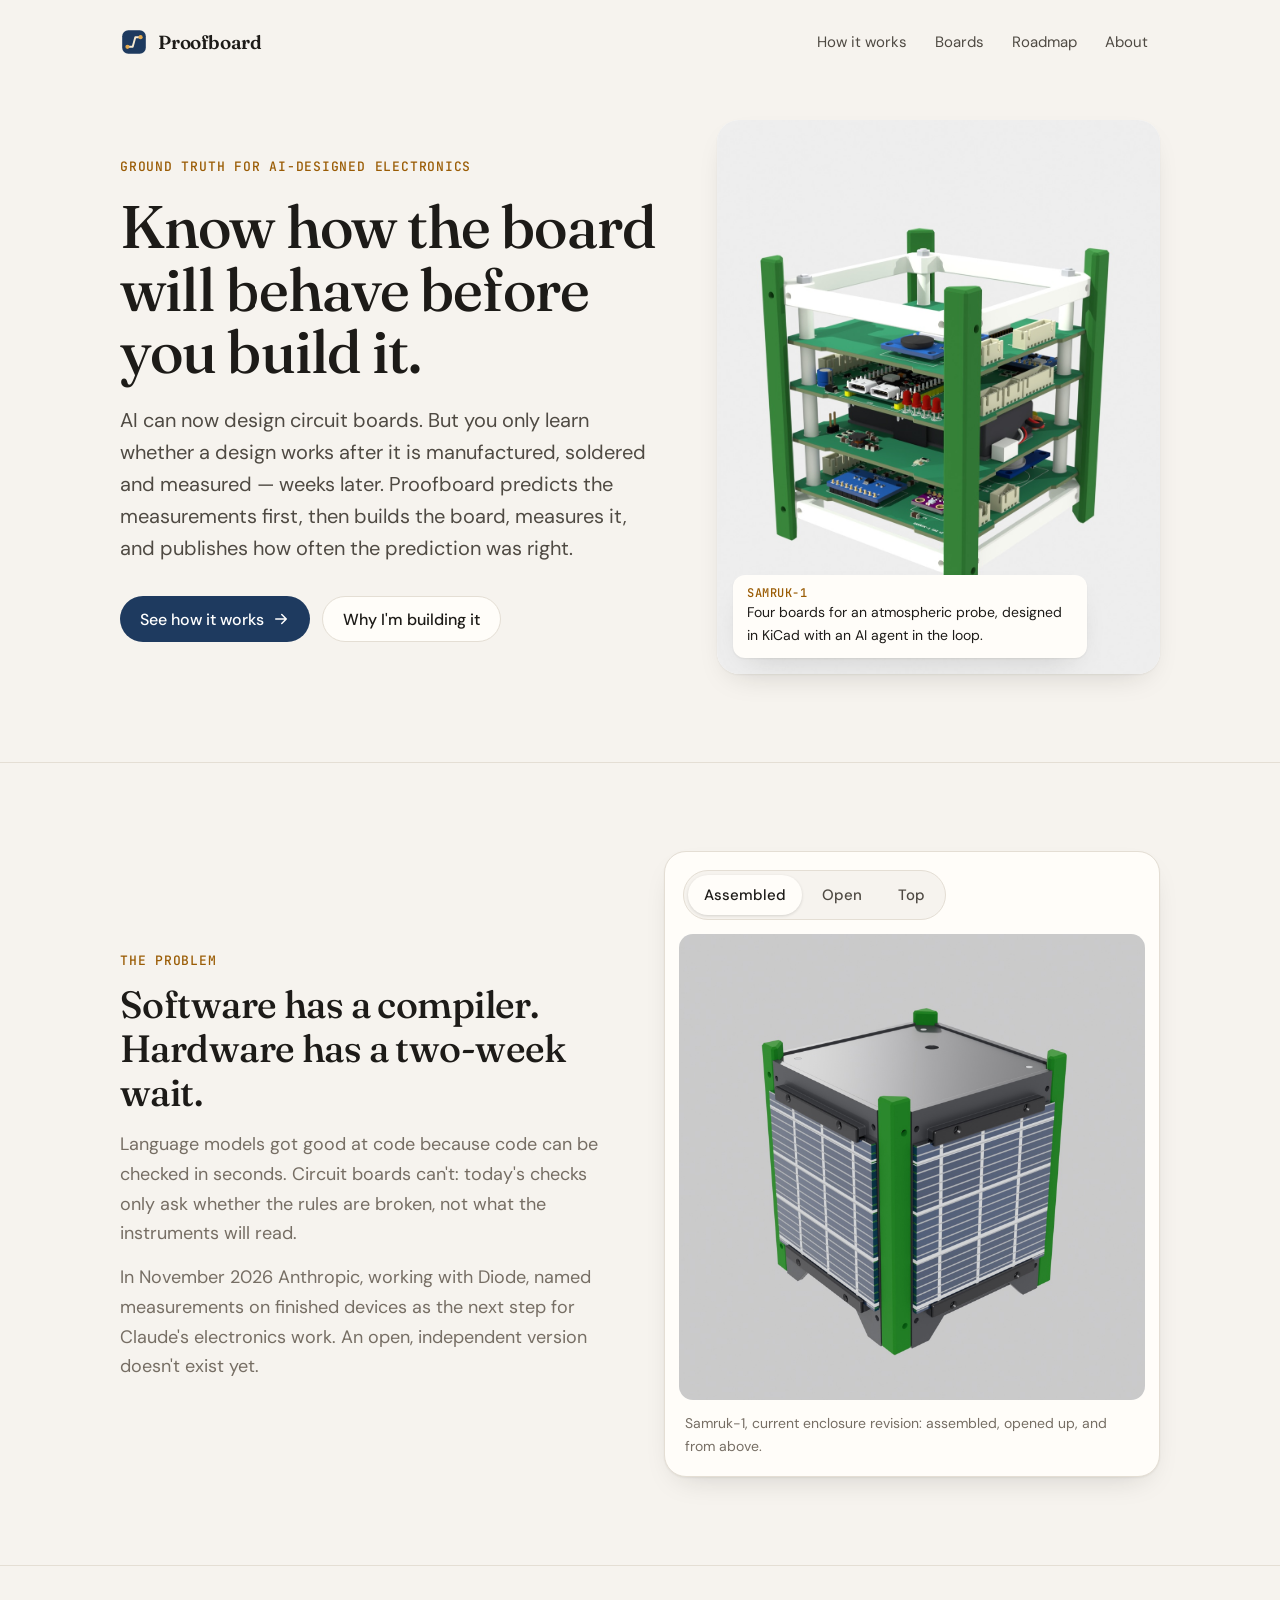
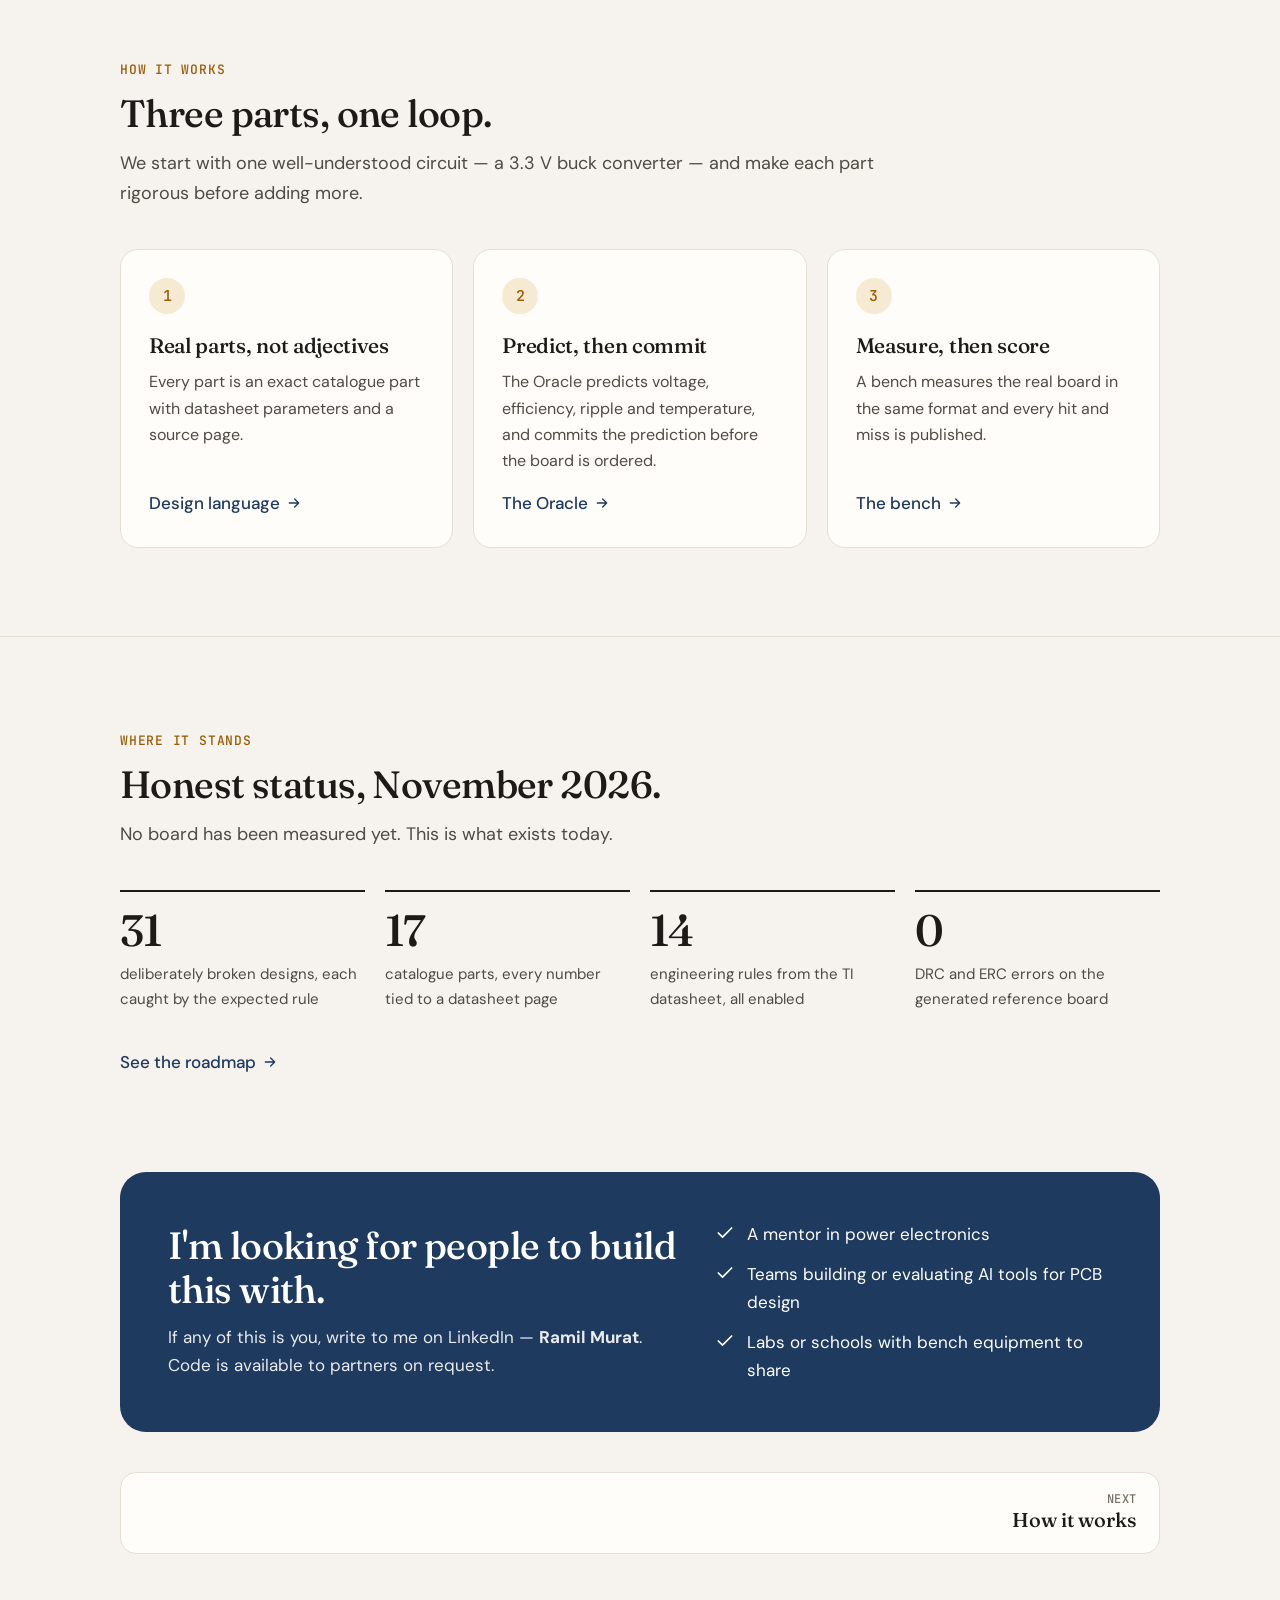
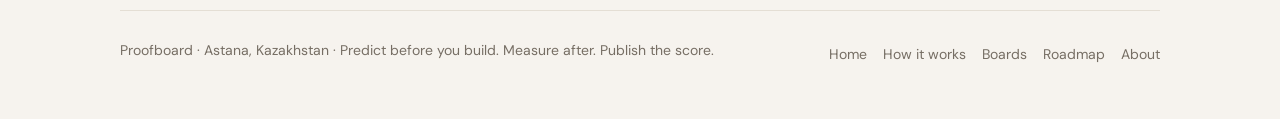
==== commit 8265f560: "Latest Samruk-1 enclosure renders" ====
--- a/index.html
+++ b/index.html
@@ -7,7 +7,7 @@
 <meta name="description" content="Know how an AI-designed circuit board will behave before you build it.">
 <meta property="og:title" content="Proofboard">
 <meta property="og:description" content="Know how an AI-designed circuit board will behave before you build it.">
-<meta property="og:image" content="assets/img/enc_exploded.jpg">
+<meta property="og:image" content="assets/img/sat_exploded.jpg">
 <link rel="icon" href="data:image/svg+xml,%3Csvg viewBox='0 0 32 32' aria-hidden='true'%3E%3Crect x='2.5' y='2.5' width='27' height='27' rx='7' fill='%231e3a5f'/%3E%3Cpath d='M8.5 21.5h6l3-11h6' stroke='%23f6ead2' stroke-width='2.2' fill='none' stroke-linecap='round' stroke-linejoin='round'/%3E%3Ccircle cx='8.5' cy='21.5' r='2.4' fill='%23e3a94e'/%3E%3Ccircle cx='23.5' cy='10.5' r='2.4' fill='%23e3a94e'/%3E%3C/svg%3E">
 <link rel="preconnect" href="https://fonts.googleapis.com">
 <link rel="preconnect" href="https://fonts.gstatic.com" crossorigin>
@@ -56,7 +56,7 @@
       <p class="muted" style="font-size:18px;margin-top:14px">In November 2026 Anthropic, working with Diode, named measurements on finished devices as the next step for Claude's electronics work. An open, independent version doesn't exist yet.</p>
     </div>
     <div class="reveal">
-      <div class="viewer"><div class="seg" role="tablist" aria-label="View"><button role="tab" id="enc-t0" aria-controls="enc-p0" aria-selected="true">Assembled</button><button role="tab" id="enc-t1" aria-controls="enc-p1" aria-selected="false" tabindex="-1">Cutaway</button><button role="tab" id="enc-t2" aria-controls="enc-p2" aria-selected="false" tabindex="-1">Exploded</button></div><div class="panes"><div class="pane" role="tabpanel" id="enc-p0" aria-labelledby="enc-t0"><img src="assets/img/enc_assembled.jpg" alt="Samruk-1 enclosure, assembled" loading="eager" style="--ar:1500/1150"></div><div class="pane" role="tabpanel" id="enc-p1" aria-labelledby="enc-t1" hidden><img src="assets/img/enc_cutaway.jpg" alt="Samruk-1 enclosure in cutaway, boards visible inside" loading="lazy" style="--ar:1500/1150"></div><div class="pane" role="tabpanel" id="enc-p2" aria-labelledby="enc-t2" hidden><img src="assets/img/enc_exploded.jpg" alt="Samruk-1 enclosure exploded into walls and board stack" loading="lazy" style="--ar:1500/1150"></div></div><p class="cap">Samruk-1 enclosure: assembled, cut away and exploded.</p></div>
+      <div class="viewer"><div class="seg" role="tablist" aria-label="View"><button role="tab" id="enc-t0" aria-controls="enc-p0" aria-selected="true">Assembled</button><button role="tab" id="enc-t1" aria-controls="enc-p1" aria-selected="false" tabindex="-1">Open</button><button role="tab" id="enc-t2" aria-controls="enc-p2" aria-selected="false" tabindex="-1">Top</button></div><div class="panes"><div class="pane" role="tabpanel" id="enc-p0" aria-labelledby="enc-t0"><img src="assets/img/sat_closed_iso.jpg" alt="Samruk-1 CubeSat body, assembled, with solar panels and green frame rails" loading="eager" style="--ar:1/1"></div><div class="pane" role="tabpanel" id="enc-p1" aria-labelledby="enc-t1" hidden><img src="assets/img/sat_exploded.jpg" alt="Samruk-1 with one solar wall removed, showing the board stack inside" loading="lazy" style="--ar:1/1"></div><div class="pane" role="tabpanel" id="enc-p2" aria-labelledby="enc-t2" hidden><img src="assets/img/sat_top.jpg" alt="Samruk-1 seen from above" loading="lazy" style="--ar:1/1"></div></div><p class="cap">Samruk-1, current enclosure revision: assembled, opened up, and from above.</p></div>
     </div>
   </div>
 </section>
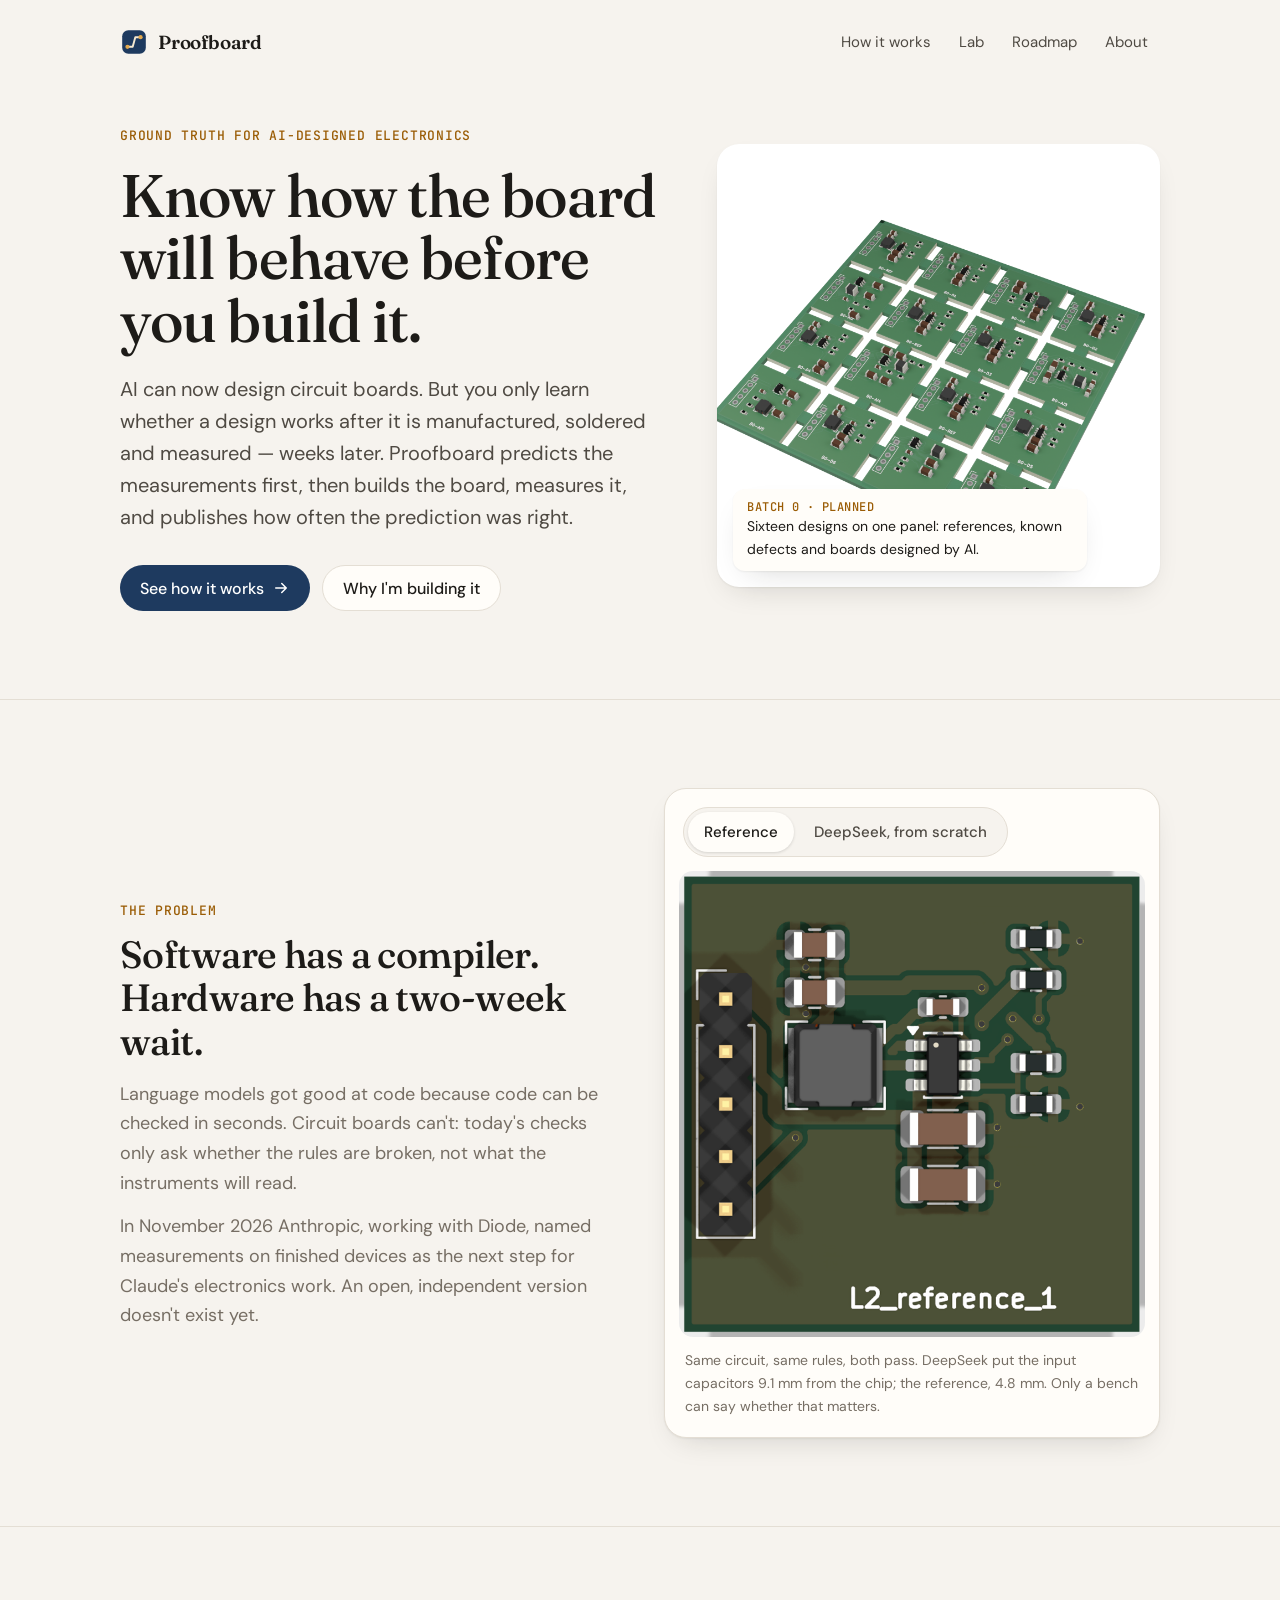
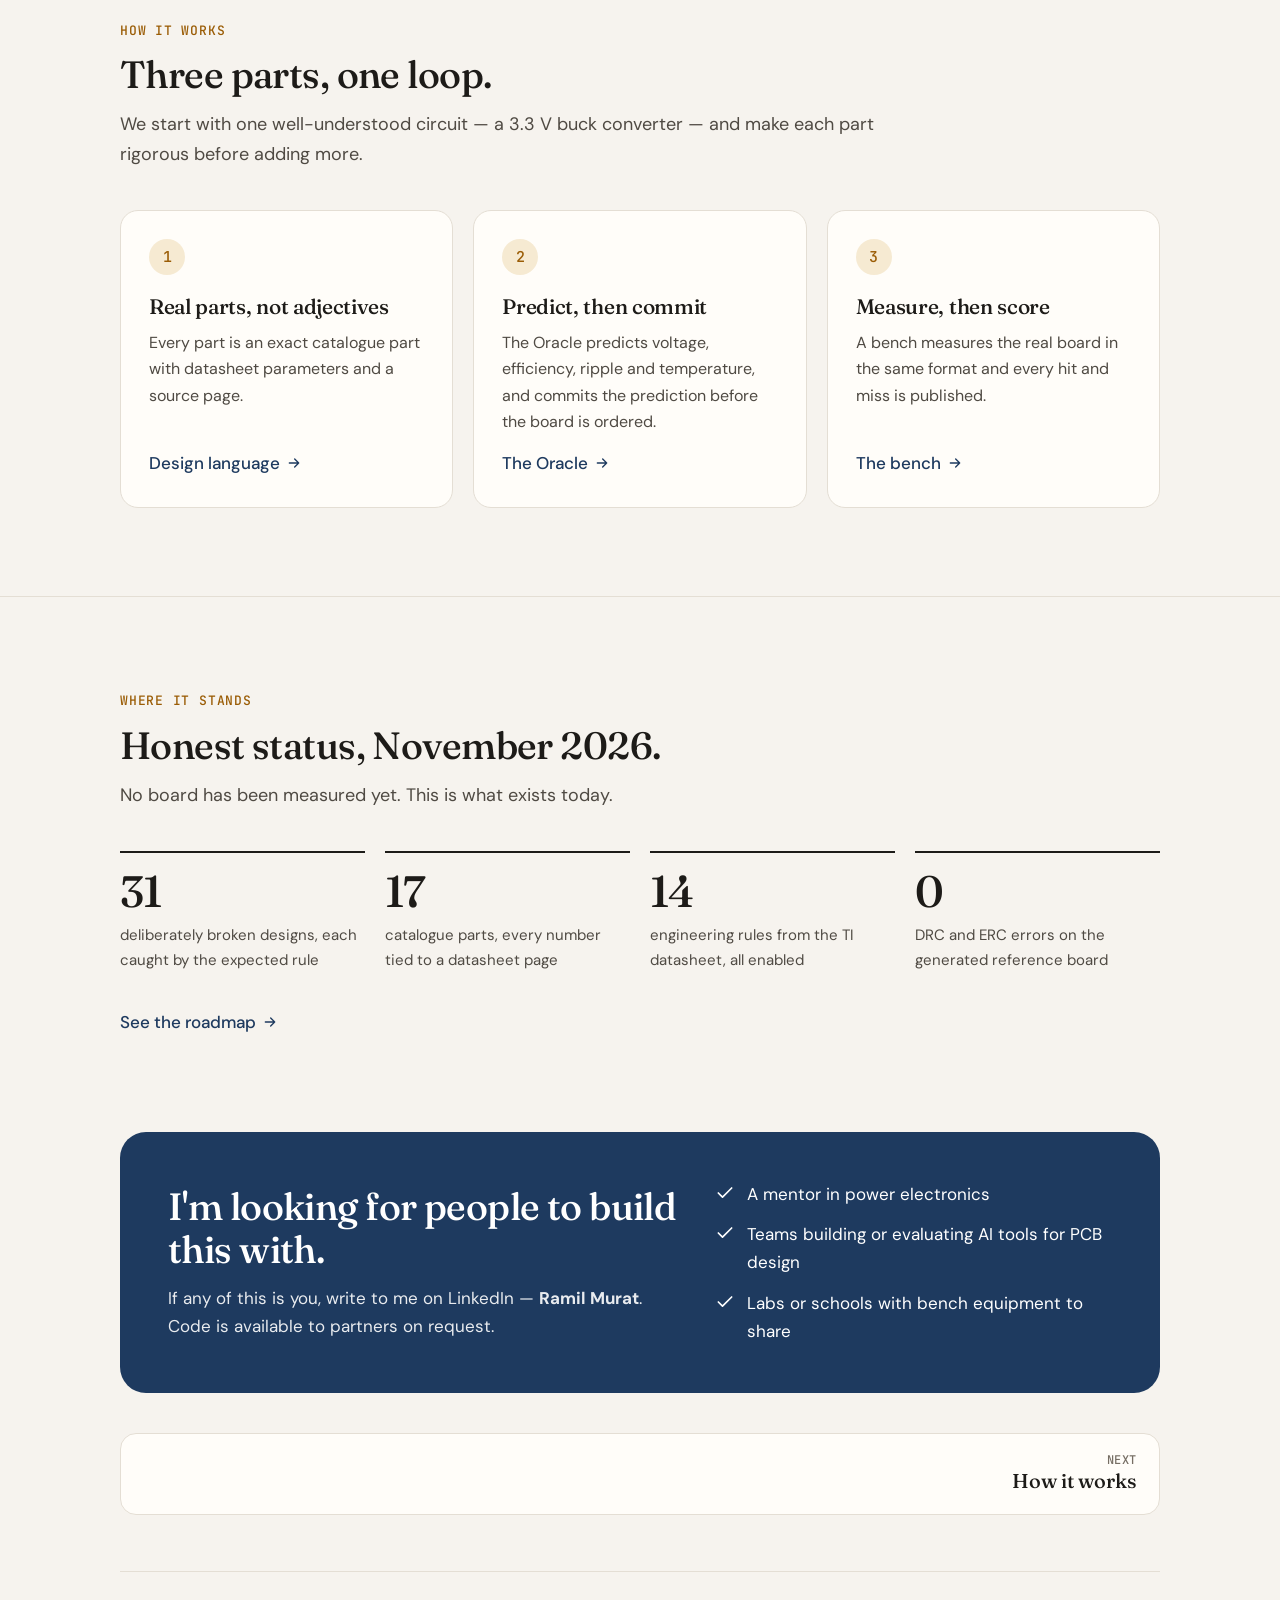
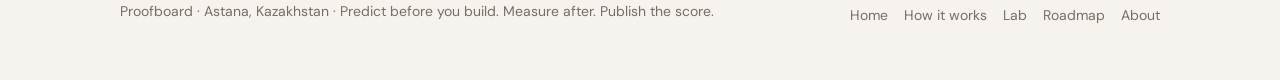
==== commit 51cffd91: "Lab page: Batch 0 panel, six known defects, six DeepSeek designs; Samruk-1 boards removed" ====
--- a/index.html
+++ b/index.html
@@ -7,7 +7,7 @@
 <meta name="description" content="Know how an AI-designed circuit board will behave before you build it.">
 <meta property="og:title" content="Proofboard">
 <meta property="og:description" content="Know how an AI-designed circuit board will behave before you build it.">
-<meta property="og:image" content="assets/img/sat_exploded.jpg">
+<meta property="og:image" content="assets/img/batch0_panel.png">
 <link rel="icon" href="data:image/svg+xml,%3Csvg viewBox='0 0 32 32' aria-hidden='true'%3E%3Crect x='2.5' y='2.5' width='27' height='27' rx='7' fill='%231e3a5f'/%3E%3Cpath d='M8.5 21.5h6l3-11h6' stroke='%23f6ead2' stroke-width='2.2' fill='none' stroke-linecap='round' stroke-linejoin='round'/%3E%3Ccircle cx='8.5' cy='21.5' r='2.4' fill='%23e3a94e'/%3E%3Ccircle cx='23.5' cy='10.5' r='2.4' fill='%23e3a94e'/%3E%3C/svg%3E">
 <link rel="preconnect" href="https://fonts.googleapis.com">
 <link rel="preconnect" href="https://fonts.gstatic.com" crossorigin>
@@ -21,7 +21,7 @@
     <a class="brand" href="index.html" aria-label="Proofboard home"><svg viewBox="0 0 32 32" aria-hidden="true"><rect x="2.5" y="2.5" width="27" height="27" rx="7" fill="#1e3a5f"/><path d="M8.5 21.5h6l3-11h6" stroke="#f6ead2" stroke-width="2.2" fill="none" stroke-linecap="round" stroke-linejoin="round"/><circle cx="8.5" cy="21.5" r="2.4" fill="#e3a94e"/><circle cx="23.5" cy="10.5" r="2.4" fill="#e3a94e"/></svg>Proofboard</a>
     <ul>
       <li><a href="how.html">How it works</a></li>
-      <li><a href="boards.html">Boards</a></li>
+      <li><a href="boards.html">Lab</a></li>
       <li><a href="roadmap.html">Roadmap</a></li>
       <li><a href="about.html">About</a></li>
     </ul>
@@ -41,8 +41,8 @@
       </div>
     </div>
     <figure>
-      <div class="frame"><img src="assets/img/samruk_stack.jpg" alt="3D render of the Samruk-1 board stack inside its CubeSat frame" width="1089" height="1400" style="aspect-ratio:4/5;max-height:600px">
-        <div class="tag"><b>SAMRUK-1</b>Four boards for an atmospheric probe, designed in KiCad with an AI agent in the loop.</div></div>
+      <div class="frame contain"><img src="assets/img/batch0_panel.png" alt="3D render of the Batch 0 panel: sixteen 22 mm modules on one 100 mm board" width="1600" height="1600" style="aspect-ratio:1/1;max-height:600px">
+        <div class="tag"><b>BATCH 0 · PLANNED</b>Sixteen designs on one panel: references, known defects and boards designed by AI.</div></div>
     </figure>
   </header>
 </div>
@@ -56,7 +56,7 @@
       <p class="muted" style="font-size:18px;margin-top:14px">In November 2026 Anthropic, working with Diode, named measurements on finished devices as the next step for Claude's electronics work. An open, independent version doesn't exist yet.</p>
     </div>
     <div class="reveal">
-      <div class="viewer"><div class="seg" role="tablist" aria-label="View"><button role="tab" id="enc-t0" aria-controls="enc-p0" aria-selected="true">Assembled</button><button role="tab" id="enc-t1" aria-controls="enc-p1" aria-selected="false" tabindex="-1">Open</button><button role="tab" id="enc-t2" aria-controls="enc-p2" aria-selected="false" tabindex="-1">Top</button></div><div class="panes"><div class="pane" role="tabpanel" id="enc-p0" aria-labelledby="enc-t0"><img src="assets/img/sat_closed_iso.jpg" alt="Samruk-1 CubeSat body, assembled, with solar panels and green frame rails" loading="eager" style="--ar:1/1"></div><div class="pane" role="tabpanel" id="enc-p1" aria-labelledby="enc-t1" hidden><img src="assets/img/sat_exploded.jpg" alt="Samruk-1 with one solar wall removed, showing the board stack inside" loading="lazy" style="--ar:1/1"></div><div class="pane" role="tabpanel" id="enc-p2" aria-labelledby="enc-t2" hidden><img src="assets/img/sat_top.jpg" alt="Samruk-1 seen from above" loading="lazy" style="--ar:1/1"></div></div><p class="cap">Samruk-1, current enclosure revision: assembled, opened up, and from above.</p></div>
+      <div class="viewer"><div class="seg" role="tablist" aria-label="View"><button role="tab" id="cmp-t0" aria-controls="cmp-p0" aria-selected="true">Reference</button><button role="tab" id="cmp-t1" aria-controls="cmp-p1" aria-selected="false" tabindex="-1">DeepSeek, from scratch</button></div><div class="panes"><div class="pane" role="tabpanel" id="cmp-p0" aria-labelledby="cmp-t0"><img src="assets/img/top_reference.png" alt="Top view of the hand-placed reference module" loading="eager" style="--ar:1/1"></div><div class="pane" role="tabpanel" id="cmp-p1" aria-labelledby="cmp-t1" hidden><img src="assets/img/top_ai_L3.png" alt="Top view of the module DeepSeek designed from scratch" loading="lazy" style="--ar:1/1"></div></div><p class="cap">Same circuit, same rules, both pass. DeepSeek put the input capacitors 9.1 mm from the chip; the reference, 4.8 mm. Only a bench can say whether that matters.</p></div>
     </div>
   </div>
 </section>
@@ -101,7 +101,7 @@
 <div class="wrap">
   <footer class="site">
     <span>Proofboard · Astana, Kazakhstan · Predict before you build. Measure after. Publish the score.</span>
-    <nav aria-label="Footer"><a href="index.html">Home</a><a href="how.html">How it works</a><a href="boards.html">Boards</a><a href="roadmap.html">Roadmap</a><a href="about.html">About</a></nav>
+    <nav aria-label="Footer"><a href="index.html">Home</a><a href="how.html">How it works</a><a href="boards.html">Lab</a><a href="roadmap.html">Roadmap</a><a href="about.html">About</a></nav>
   </footer>
 </div>
 <script src="assets/site.js" defer></script>
--- a/assets/style.css
+++ b/assets/style.css
@@ -226,3 +226,28 @@
   .row{grid-template-columns:1.5fr .9fr .6fr}
   .row .bandcell{display:none}
 }
+
+/* ---------- first run ---------- */
+.trio{display:grid;grid-template-columns:repeat(3,1fr);gap:20px}
+.trio h3{margin:16px 2px 8px}
+.facts{list-style:none;margin:0;padding:0;border-top:1px solid var(--line)}
+.facts li{display:flex;justify-content:space-between;padding:8px 2px;border-bottom:1px solid var(--line);font-size:15px;color:var(--soft)}
+.facts b{font:500 14px var(--mono);color:var(--ink)}
+.facts b.warn{color:var(--amber)}
+.lessons{margin-top:36px;background:var(--paper);border:1px solid var(--line);border-radius:18px;padding:26px 28px}
+.lessons h3{margin-bottom:10px}
+.lessons ul{margin:0;padding-left:20px;color:var(--soft)}
+.lessons li{margin-top:8px}
+@media (max-width:900px){.trio{grid-template-columns:1fr}}
+
+/* ---------- defects table ---------- */
+.tablewrap{overflow-x:auto;border:1px solid var(--line);border-radius:18px;background:var(--paper)}
+table.defects{width:100%;border-collapse:collapse;font-size:15px;min-width:640px}
+.defects th{text-align:left;font:500 12.5px var(--mono);letter-spacing:.04em;text-transform:uppercase;color:var(--muted);padding:14px 18px;border-bottom:1px solid var(--line)}
+.defects td{padding:16px 18px;border-bottom:1px solid var(--line);vertical-align:top}
+.defects tr:last-child td{border-bottom:0}
+.verdict{display:inline-block;font:500 12px var(--mono);padding:4px 8px;border-radius:6px;white-space:nowrap}
+.verdict.caught{background:var(--good-soft);color:var(--good)}
+.verdict.pass{background:var(--amber-soft);color:var(--amber)}
+.verdict.tool{background:var(--bad-soft);color:var(--bad)}
+.defects td.mono{white-space:nowrap}
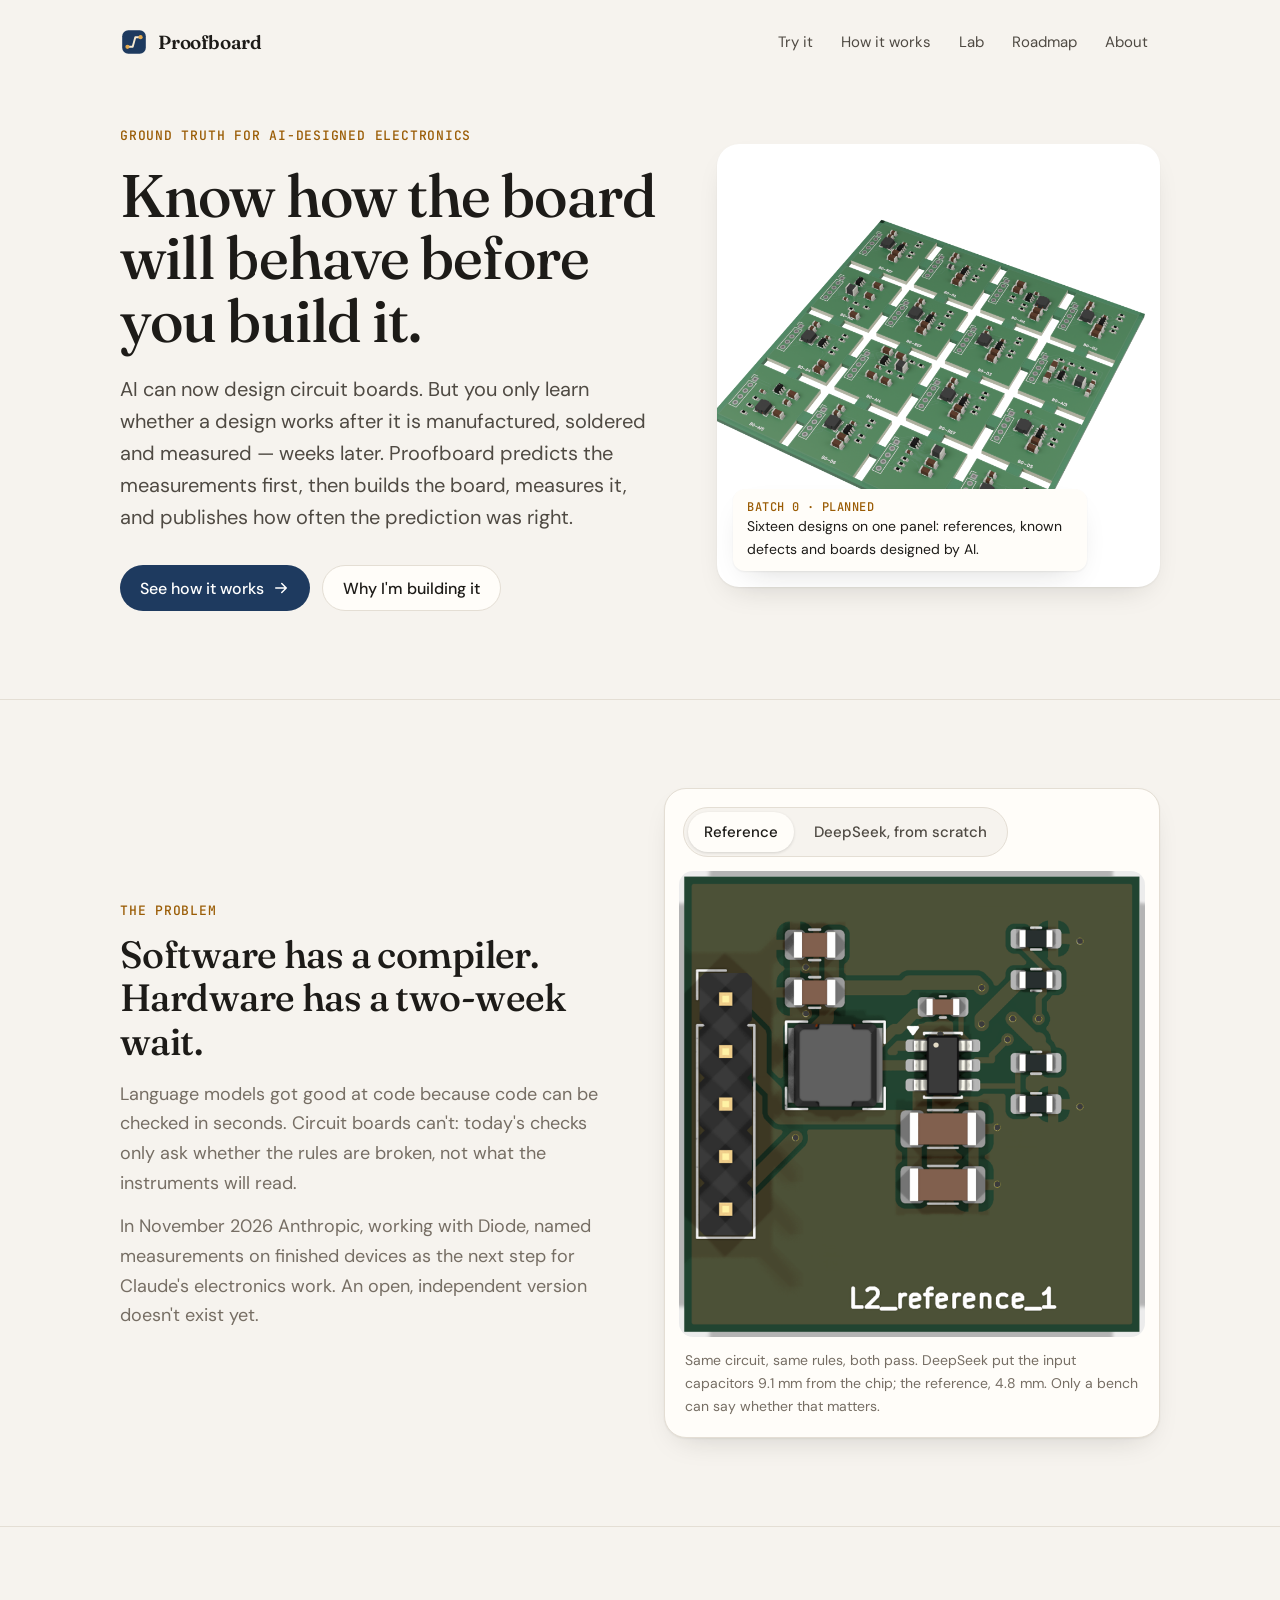
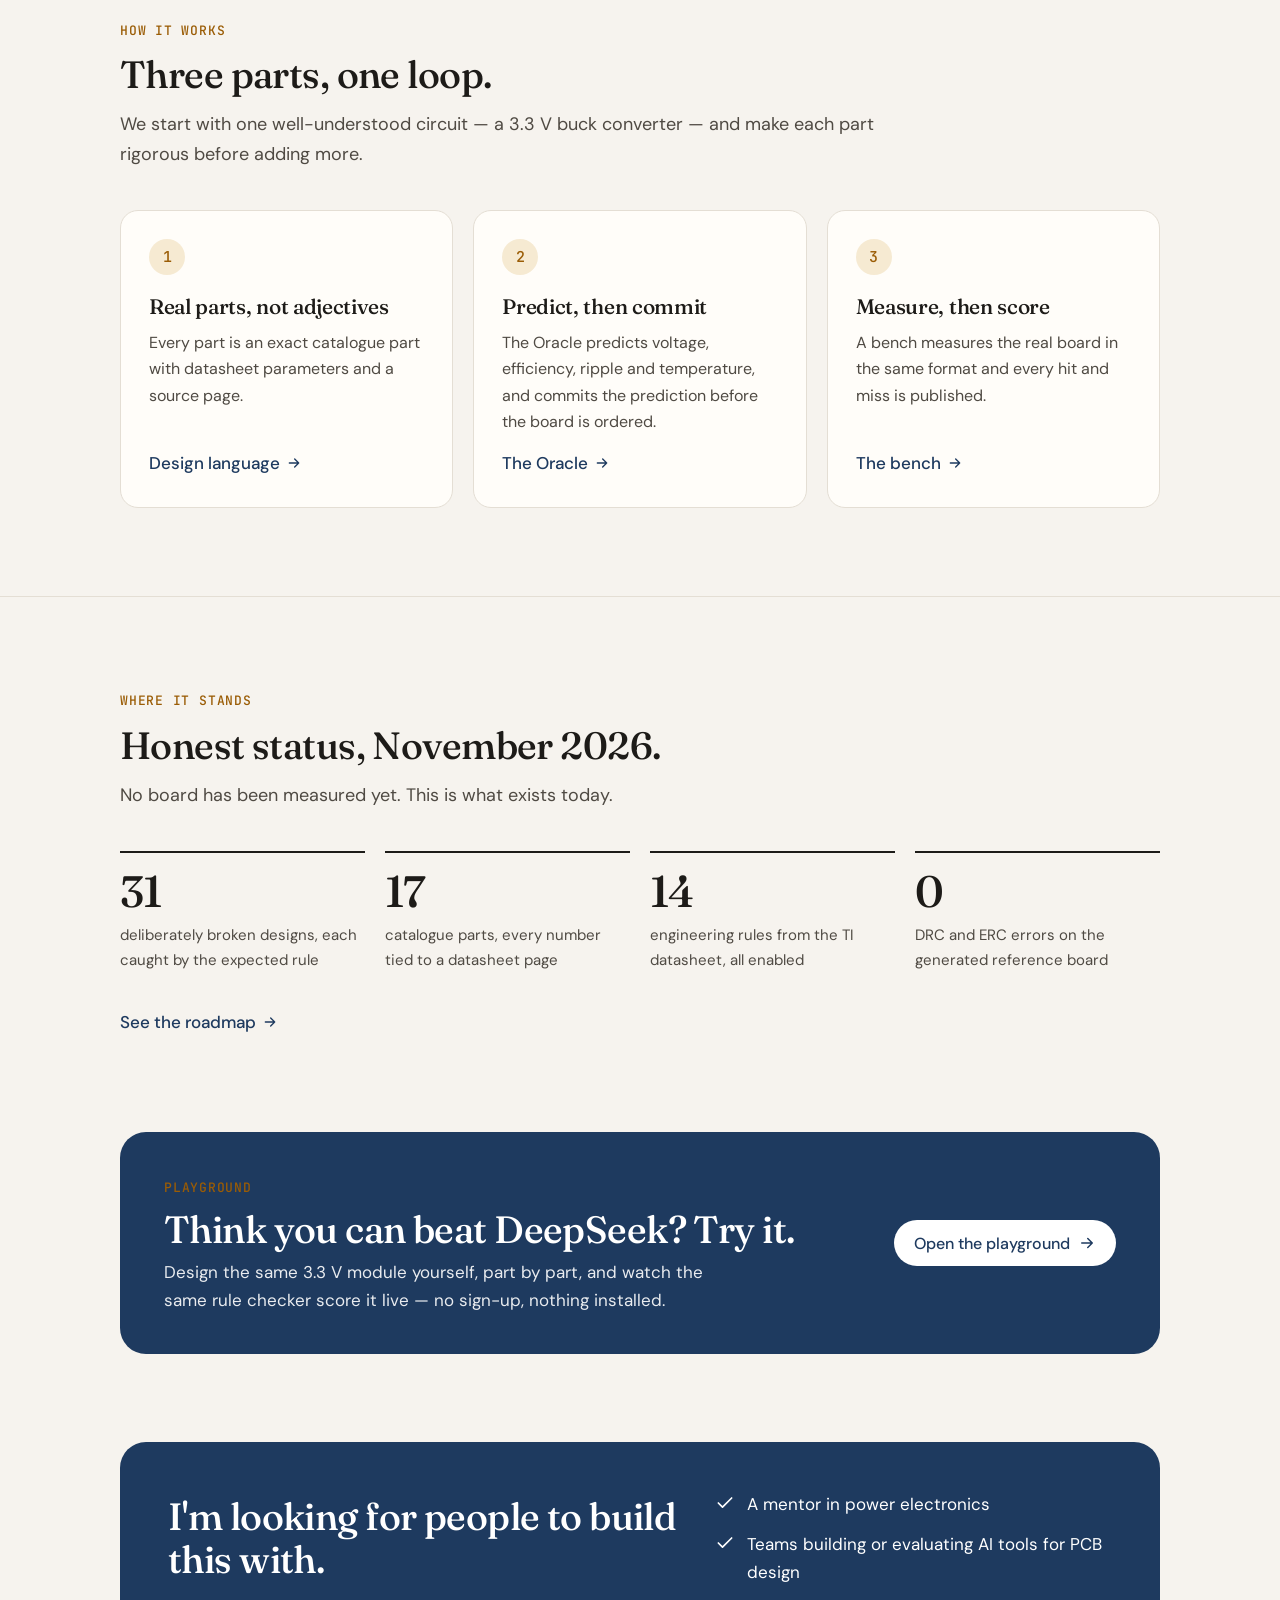
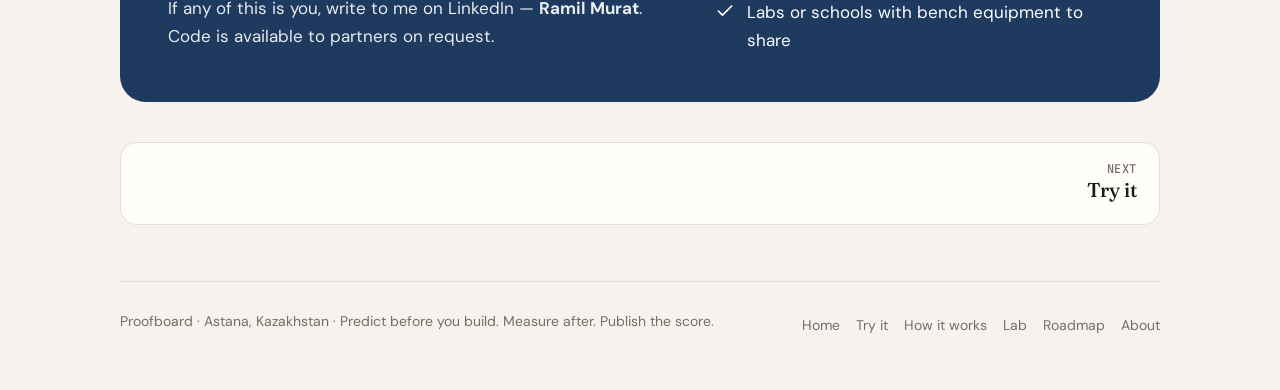
==== commit b67cd490: "Try it: playground for checking your own power-board design in the browser" ====
--- a/index.html
+++ b/index.html
@@ -20,6 +20,7 @@
   <nav class="nav" aria-label="Main">
     <a class="brand" href="index.html" aria-label="Proofboard home"><svg viewBox="0 0 32 32" aria-hidden="true"><rect x="2.5" y="2.5" width="27" height="27" rx="7" fill="#1e3a5f"/><path d="M8.5 21.5h6l3-11h6" stroke="#f6ead2" stroke-width="2.2" fill="none" stroke-linecap="round" stroke-linejoin="round"/><circle cx="8.5" cy="21.5" r="2.4" fill="#e3a94e"/><circle cx="23.5" cy="10.5" r="2.4" fill="#e3a94e"/></svg>Proofboard</a>
     <ul>
+      <li><a href="play.html">Try it</a></li>
       <li><a href="how.html">How it works</a></li>
       <li><a href="boards.html">Lab</a></li>
       <li><a href="roadmap.html">Roadmap</a></li>
@@ -85,6 +86,18 @@
     <p style="margin-top:28px"><a class="more" href="roadmap.html">See the roadmap <svg viewBox="0 0 24 24" fill="none" stroke="currentColor" stroke-width="2" stroke-linecap="round" stroke-linejoin="round" aria-hidden="true"><path d="M5 12h14M13 6l6 6-6 6"/></svg></a></p>
   </div>
 </section>
+<section class="flush">
+  <div class="wrap">
+    <div class="teaser reveal">
+      <div>
+        <span class="kicker">Playground</span>
+        <h2>Think you can beat DeepSeek? Try it.</h2>
+        <p>Design the same 3.3 V module yourself, part by part, and watch the same rule checker score it live — no sign-up, nothing installed.</p>
+      </div>
+      <a class="btn primary" href="play.html">Open the playground <svg viewBox="0 0 24 24" fill="none" stroke="currentColor" stroke-width="2" stroke-linecap="round" stroke-linejoin="round" aria-hidden="true"><path d="M5 12h14M13 6l6 6-6 6"/></svg></a>
+    </div>
+  </div>
+</section>
 <div class="wrap"><div class="ask reveal">
     <div>
       <h2>I'm looking for people to build this with.</h2>
@@ -97,11 +110,11 @@
     </ul>
   </div></div>
 </main>
-<div class="wrap"><div class="next"><a class="fwd" href="how.html"><small>Next</small><span>How it works</span></a></div></div>
+<div class="wrap"><div class="next"><a class="fwd" href="play.html"><small>Next</small><span>Try it</span></a></div></div>
 <div class="wrap">
   <footer class="site">
     <span>Proofboard · Astana, Kazakhstan · Predict before you build. Measure after. Publish the score.</span>
-    <nav aria-label="Footer"><a href="index.html">Home</a><a href="how.html">How it works</a><a href="boards.html">Lab</a><a href="roadmap.html">Roadmap</a><a href="about.html">About</a></nav>
+    <nav aria-label="Footer"><a href="index.html">Home</a><a href="play.html">Try it</a><a href="how.html">How it works</a><a href="boards.html">Lab</a><a href="roadmap.html">Roadmap</a><a href="about.html">About</a></nav>
   </footer>
 </div>
 <script src="assets/site.js" defer></script>
--- a/assets/style.css
+++ b/assets/style.css
@@ -251,3 +251,198 @@
 .verdict.pass{background:var(--amber-soft);color:var(--amber)}
 .verdict.tool{background:var(--bad-soft);color:var(--bad)}
 .defects td.mono{white-space:nowrap}
+
+/* ==========================================================================
+   Playground (play.html) — mission schema, scoreboard, try-it, board editor,
+   human part cards, verdict, submit. Added for docs/PLAYGROUND_V2.md. Keep
+   inside the site's existing tokens (warm paper / navy / amber, --good /
+   --bad / --amber) so dark mode stays free.
+   ========================================================================== */
+
+/* ---------- mission schema ---------- */
+.schema{display:flex;align-items:center;flex-wrap:wrap;gap:10px;margin-top:8px}
+.schema-block{flex:1 1 auto;min-width:120px;text-align:center;background:var(--paper);border:1px solid var(--line);border-radius:14px;padding:16px 14px;font:500 15px var(--sans);color:var(--ink);box-shadow:var(--shadow)}
+.schema-arrow{flex:none;width:22px;height:22px;color:var(--amber)}
+.schema-arrow svg{width:100%;height:100%}
+.schema-note{margin-top:14px;font-size:14px}
+@media (max-width:640px){
+  .schema{gap:8px}
+  .schema-block{min-width:44%;font-size:13.5px;padding:12px 10px}
+  .schema-arrow{width:16px;height:16px;transform:rotate(90deg)}
+}
+
+/* ---------- scoreboard ---------- */
+.scoreboard{margin-top:40px;background:var(--paper);border:1px solid var(--line);border-radius:18px;overflow:hidden;box-shadow:var(--shadow)}
+.score-row{display:grid;grid-template-columns:1.1fr 1fr 1fr;gap:10px;align-items:center;padding:13px 20px;border-top:1px solid var(--line);font-size:15px}
+.score-row:first-child{border-top:0}
+.score-head{color:var(--muted);font:500 12.5px var(--mono);letter-spacing:.04em;text-transform:uppercase;padding-bottom:10px}
+.score-label{color:var(--soft)}
+.score-row span:nth-child(2){font-weight:500;font-variant-numeric:tabular-nums}
+.score-row span:nth-child(3){color:var(--muted);font-variant-numeric:tabular-nums}
+.score-icon{display:inline-flex;width:15px;height:15px;margin-right:7px;vertical-align:-2px}
+.score-icon svg{width:100%;height:100%}
+.score-icon.ok{color:var(--good)}
+.score-icon.bad{color:var(--bad)}
+@media (max-width:520px){
+  .score-row{grid-template-columns:1fr 1fr 1fr;padding:12px 14px;font-size:13.5px}
+}
+
+/* ---------- try this ---------- */
+.tryit{display:flex;flex-wrap:wrap;gap:10px;margin:22px 0 36px}
+
+/* ---------- board column ---------- */
+.play{display:grid;grid-template-columns:1.15fr .85fr;gap:28px;align-items:start}
+.board-col{position:sticky;top:20px;min-width:0}
+.side-col{min-width:0}
+.board-toolbar{display:flex;align-items:center;justify-content:flex-end;gap:12px;margin-bottom:12px;flex-wrap:wrap}
+.toolbar-actions{display:flex;gap:8px}
+.icon-btn{display:inline-flex;align-items:center;gap:6px;min-height:40px;padding:0 16px;border-radius:999px;border:1px solid var(--line);background:var(--paper);color:var(--ink);font:500 14px var(--sans);cursor:pointer}
+.icon-btn:hover{border-color:var(--muted)}
+.icon-btn:disabled{opacity:.45;cursor:not-allowed}
+
+.board-wrap{background:var(--paper);border:1px solid var(--line);border-radius:18px;box-shadow:var(--shadow);padding:10px}
+#boardSvg{display:block;width:100%;aspect-ratio:27.4/23.6;touch-action:none;background:var(--render);border-radius:10px}
+.board-hint{margin-top:12px;font-size:13.5px;color:var(--muted)}
+.loop-legend{margin-top:6px;font-size:13.5px}
+
+.grid-minor{stroke:var(--line);stroke-width:.015}
+.grid-major{stroke:var(--line);stroke-width:.03}
+.free-zone{fill:var(--amber-soft);opacity:.55;stroke:none}
+.board-outline{fill:none;stroke:var(--ink);stroke-width:.16}
+.connector-body{fill:var(--line);stroke:var(--soft);stroke-width:.06}
+.connector-pad{fill:var(--navy);stroke:none}
+.connector-lead{stroke:var(--muted);stroke-width:.05}
+.connector-label{font-family:var(--mono);font-size:1.05px;fill:var(--muted)}
+
+.part{cursor:grab}
+.part:active{cursor:grabbing}
+.part-body{fill:transparent;stroke:var(--muted);stroke-width:.06;stroke-dasharray:.25 .2;rx:.15}
+.part-img{pointer-events:none}
+.part-pad{fill:#c9ccd1;stroke:#9aa0a6;stroke-width:.04}
+.part-shape{stroke:rgba(0,0,0,.35);stroke-width:.05}
+.part-cap{fill:#9b6a45}
+.part-ind{fill:#4a4d52}
+.part-res{fill:#23252a}
+.part-ic{fill:#1d1f23}
+.part-pin1{fill:#c9ccd1}
+.part-refdes{font-size:.9px;font-weight:500;fill:#fff;font-family:var(--mono);paint-order:stroke;stroke:rgba(0,0,0,.75);stroke-width:.28px;stroke-linejoin:round;pointer-events:none}
+.part.selected .part-body{stroke:var(--amber);stroke-width:.2;stroke-dasharray:none;fill:color-mix(in srgb,var(--amber) 14%,transparent)}
+.part:focus{outline:none}
+.part:focus-visible .part-body{stroke:var(--amber);stroke-width:.2}
+.part.highlight .part-body{stroke:var(--amber);stroke-width:.22;animation:part-pulse 1.3s ease-in-out infinite}
+@keyframes part-pulse{0%,100%{fill:var(--amber-soft)}50%{fill:var(--paper)}}
+@media (prefers-reduced-motion: reduce){.part.highlight .part-body{animation:none;fill:var(--amber-soft)}}
+
+/* current loops overlay */
+.loop-line{stroke-width:.18;stroke-linecap:round;stroke-linejoin:round;fill:none}
+.loop-dot{stroke:none}
+.loop-good{stroke:var(--good)}
+.loop-warn{stroke:var(--amber)}
+.loop-bad{stroke:var(--bad)}
+.loop-dot.loop-good{fill:var(--good)}
+.loop-dot.loop-warn{fill:var(--amber)}
+.loop-dot.loop-bad{fill:var(--bad)}
+.loop-line{fill:none!important}
+.loop-unknown{display:none}
+.loop-badge rect{fill:var(--paper);stroke:currentColor;stroke-width:.06}
+.loop-badge text{font:500 1px var(--mono);fill:currentColor;stroke:none}
+.loop-badge.loop-good{color:var(--good)}
+.loop-badge.loop-warn{color:var(--amber)}
+.loop-badge.loop-bad{color:var(--bad)}
+
+/* first-visit drag tip bubble */
+.drag-tip rect{fill:var(--navy);stroke:none}
+.drag-tip text{font:500 1px var(--sans);fill:var(--navy-ink)}
+
+/* ---------- side column ---------- */
+.side-col{display:flex;flex-direction:column;gap:20px}
+.panel{background:var(--paper);border:1px solid var(--line);border-radius:18px;padding:20px 22px}
+.panel h2{font-size:17px;margin-bottom:14px}
+
+/* verdict */
+.verdict-headline{font:600 24px var(--serif);letter-spacing:-.01em;margin-bottom:16px}
+.verdict-headline.pass{color:var(--good)}
+.verdict-headline.fail{color:var(--bad)}
+.verdict-headline.warn{color:var(--amber)}
+.problems-list{display:flex;flex-direction:column;gap:12px}
+.problem-card{border:1px solid var(--line);border-left:4px solid var(--muted);border-radius:12px;padding:14px 16px;background:var(--bg)}
+.problem-card.sev-e{border-left-color:var(--bad)}
+.problem-card.sev-w{border-left-color:var(--amber)}
+.problem-head{display:flex;align-items:center;gap:10px;margin-bottom:6px}
+.problem-head h3{font-size:15.5px;font-family:var(--sans);font-weight:500;margin:0}
+.problem-phrase{color:var(--soft);font-size:14.5px;margin:0 0 8px}
+.show-me-btn{display:inline-flex;min-height:32px;padding:0 12px;border-radius:999px;border:1px solid var(--line);background:var(--paper);color:var(--navy);font:500 12.5px var(--sans);cursor:pointer;margin-bottom:6px}
+.show-me-btn:hover{border-color:var(--navy)}
+.tech-detail{margin-top:4px}
+.tech-detail summary{cursor:pointer;font-size:12.5px;color:var(--muted);font-family:var(--mono)}
+.tech-detail .findings{margin-top:8px;border-radius:10px}
+.t1-note{font-size:13px;margin:16px 0}
+
+.metrics-compact{display:grid;grid-template-columns:1fr 1fr;gap:10px;margin-top:6px}
+.metric-chip{display:flex;flex-direction:column;gap:2px;padding:10px 12px;background:var(--bg);border-radius:10px}
+.metric-chip .mc-l{font-size:11.5px;color:var(--muted)}
+.metric-chip .mc-v{font:500 15px var(--mono);color:var(--ink)}
+.sev.i{background:var(--bg);color:var(--muted)}
+
+/* part cards */
+.cards-list{display:flex;flex-direction:column;gap:14px}
+.part-card{border:1px solid var(--line);border-radius:14px;padding:14px 16px;transition:border-color .15s ease}
+.part-card.active{border-color:var(--amber);background:var(--amber-soft)}
+.part-card-top{display:flex;gap:12px;align-items:flex-start;cursor:pointer;border-radius:10px}
+.part-card-top:focus-visible{outline:2px solid var(--amber);outline-offset:3px}
+.part-thumb{flex:none;width:52px;height:52px;position:relative;border-radius:10px;overflow:hidden}
+.part-thumb-box{position:absolute;inset:0;background:var(--bg);border:1px solid var(--line);border-radius:10px}
+.part-thumb img{position:absolute;inset:0;width:100%;height:100%;object-fit:contain;padding:4px}
+.part-card-text h3{font-size:15px;font-family:var(--sans);font-weight:500;margin:0 0 4px}
+.part-phrase{color:var(--soft);font-size:13.5px;margin:0}
+.part-card-controls{margin-top:12px;display:flex;flex-direction:column;gap:10px}
+.part-ctrl{display:flex;flex-wrap:wrap;align-items:center;gap:8px;padding:6px;border-radius:8px}
+.part-ctrl.active{background:var(--bg)}
+.part-ctrl label{font:500 12px var(--mono);color:var(--muted);min-width:64px}
+.part-ctrl select{appearance:none;-webkit-appearance:none;-moz-appearance:none;flex:1 1 180px;min-width:0;min-height:40px;border-radius:8px;border:1px solid var(--line);background:var(--paper) url('data:image/svg+xml,%3Csvg xmlns=%22http://www.w3.org/2000/svg%22 viewBox=%220 0 24 24%22 fill=%22none%22 stroke=%22%23766e64%22 stroke-width=%222%22 stroke-linecap=%22round%22 stroke-linejoin=%22round%22%3E%3Cpath d=%22M6 9l6 6 6-6%22/%3E%3C/svg%3E') no-repeat right 10px center/16px 16px;color:var(--ink);font:400 13px var(--sans);padding:0 30px 0 8px;text-overflow:ellipsis;overflow:hidden;white-space:nowrap}
+.ctrl-caption{flex:1 1 100%;font-size:12px;color:var(--muted)}
+.ctrl-e96{font-size:10.5px;letter-spacing:.04em}
+.res-row{display:flex;align-items:center;gap:6px}
+.res-input{width:76px;min-height:36px;border-radius:8px;border:1px solid var(--line);background:var(--paper);color:var(--ink);font:500 13.5px var(--mono);text-align:center;padding:0 6px}
+.res-step{width:30px;height:30px;border-radius:999px;border:1px solid var(--line);background:var(--paper);color:var(--ink);font:600 16px var(--sans);cursor:pointer;line-height:1}
+.res-step:hover{border-color:var(--muted)}
+.why{margin-top:10px}
+.why summary{cursor:pointer;font-size:13px;color:var(--navy);font-weight:500}
+.why p{margin-top:8px;color:var(--soft);font-size:13.5px}
+.why .ids{font-size:11px}
+
+.playbar{margin:28px 0}
+
+.submit-section{margin-top:48px}
+.submit-section form{display:flex;flex-wrap:wrap;gap:14px;align-items:flex-end;margin-top:6px}
+.field{display:flex;flex-direction:column;gap:6px;font-size:13.5px;color:var(--soft)}
+.field input{min-height:44px;border-radius:10px;border:1px solid var(--line);background:var(--paper);color:var(--ink);padding:0 14px;font:400 15px var(--sans);min-width:200px}
+.submit-note{flex:1 1 100%;font-size:13.5px;color:var(--muted);margin-top:4px}
+
+.teaser{background:var(--navy);color:var(--navy-ink);border-radius:26px;padding:40px 44px;display:flex;align-items:center;justify-content:space-between;gap:28px;flex-wrap:wrap}
+.teaser h2{color:inherit;margin:8px 0 6px}
+.teaser .kicker{color:var(--amber)}
+.teaser p{opacity:.9;max-width:34em}
+.teaser .btn.primary{background:var(--navy-ink);color:var(--navy)}
+
+@media (max-width:900px){
+  .play{grid-template-columns:1fr}
+  .board-col{position:static}
+  .metrics-compact{grid-template-columns:1fr 1fr}
+  .teaser{padding:28px}
+}
+@media (max-width:480px){
+  .score-row{font-size:12.5px;padding:10px 12px}
+  .tryit{gap:8px}
+  .tryit .btn{font-size:14px;padding:0 14px}
+}
+
+/* loop legend under the board */
+.loop-keys{display:flex;flex-wrap:wrap;gap:8px 18px;margin-top:12px;font-size:14.5px}
+.loop-key{display:inline-flex;align-items:center;gap:7px;color:var(--soft)}
+.loop-key i{width:18px;height:4px;border-radius:2px;background:currentColor;display:inline-block}
+.loop-key b{font:500 14px var(--mono);color:var(--ink)}
+.loop-key small{color:var(--muted);font-size:12.5px}
+.loop-key.loop-good{color:var(--good)}.loop-key.loop-warn{color:var(--amber)}.loop-key.loop-bad{color:var(--bad)}
+.loop-key.loop-good,.loop-key.loop-warn,.loop-key.loop-bad{stroke:none}
+.loop-line{stroke-width:.24;opacity:.85}
